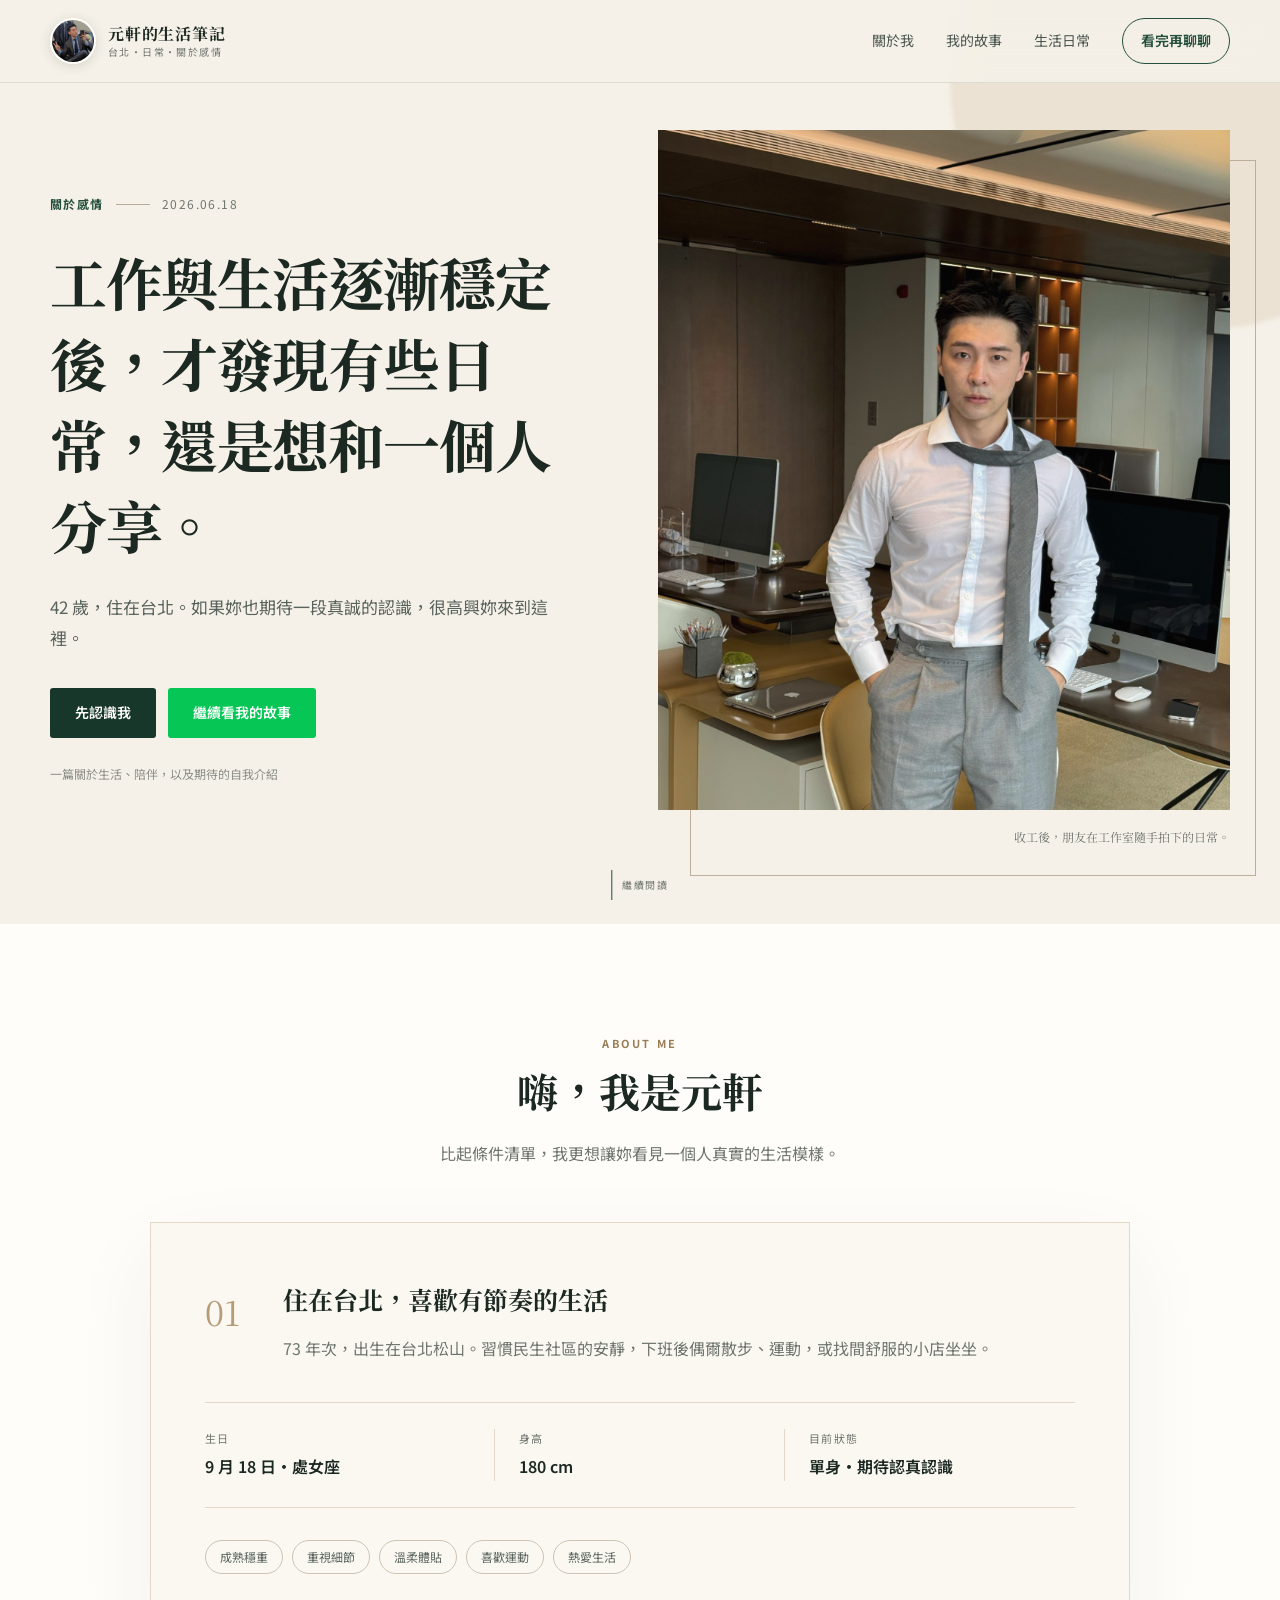
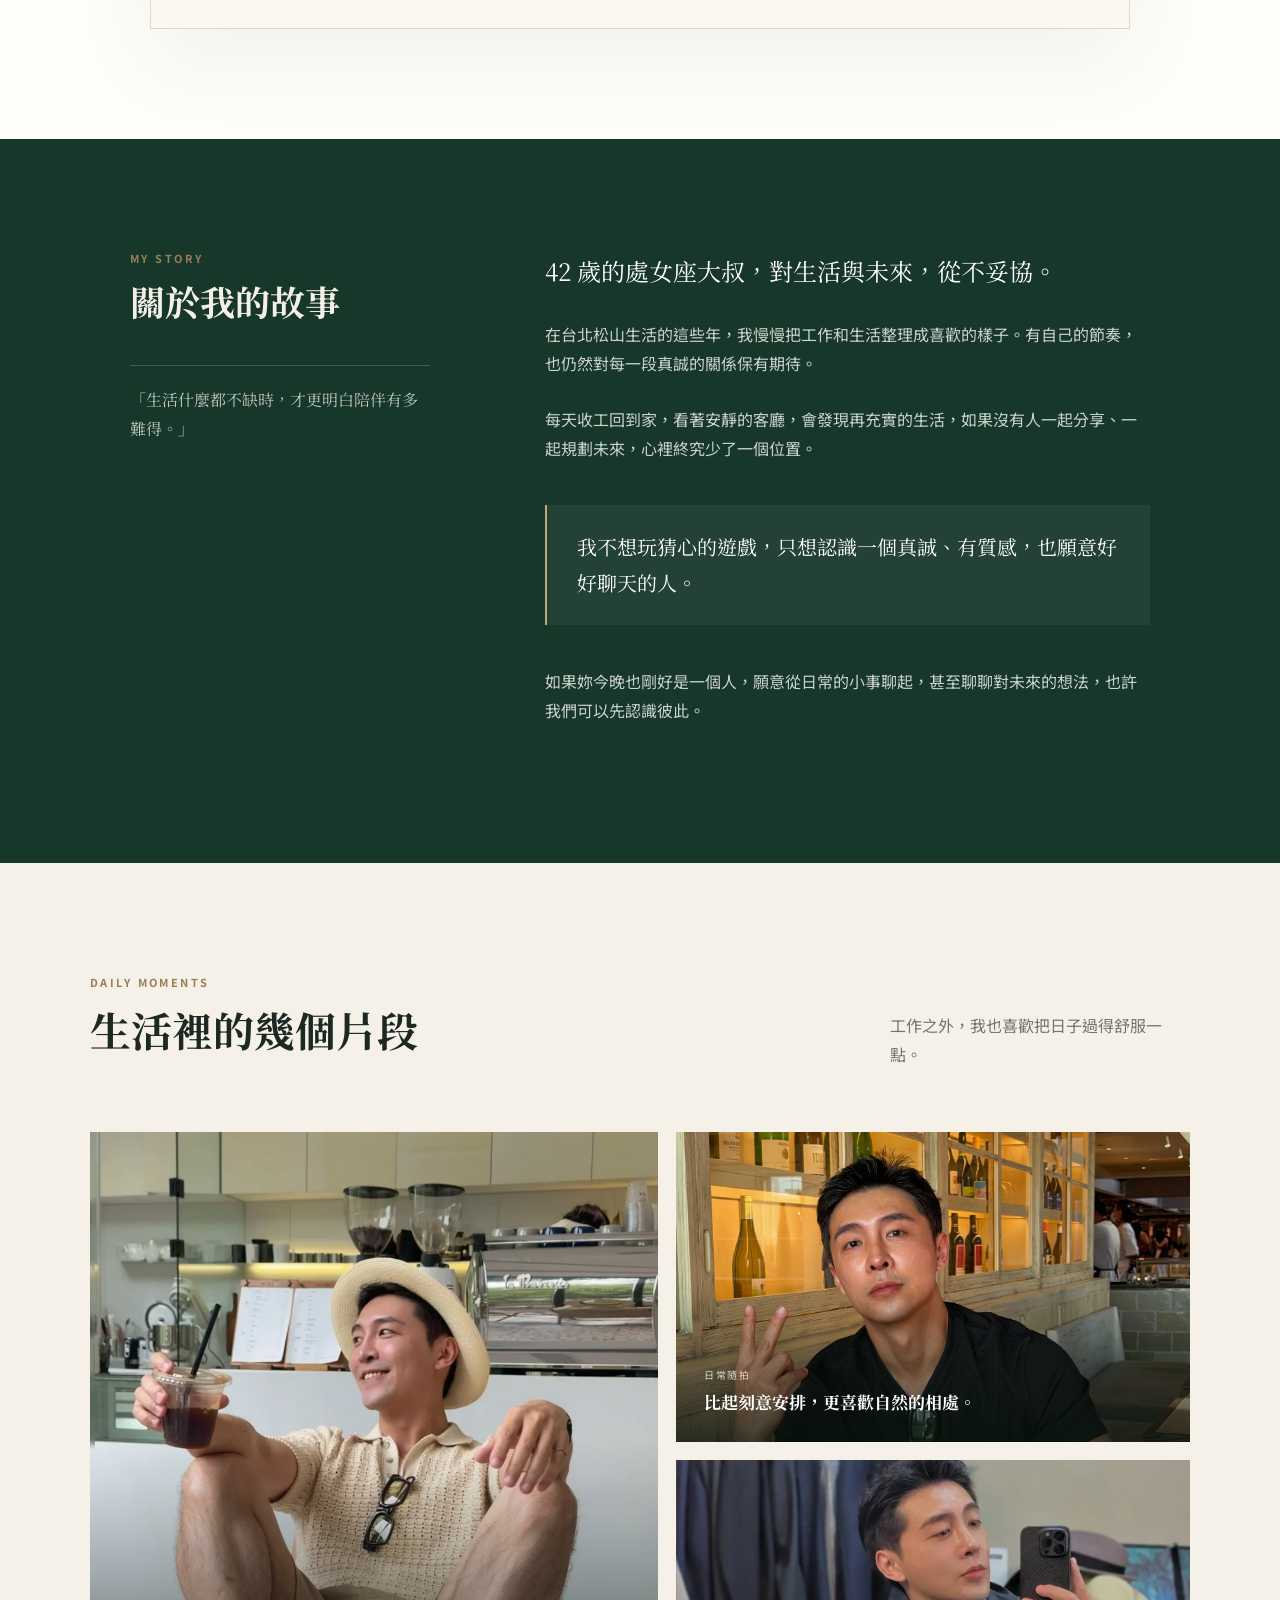
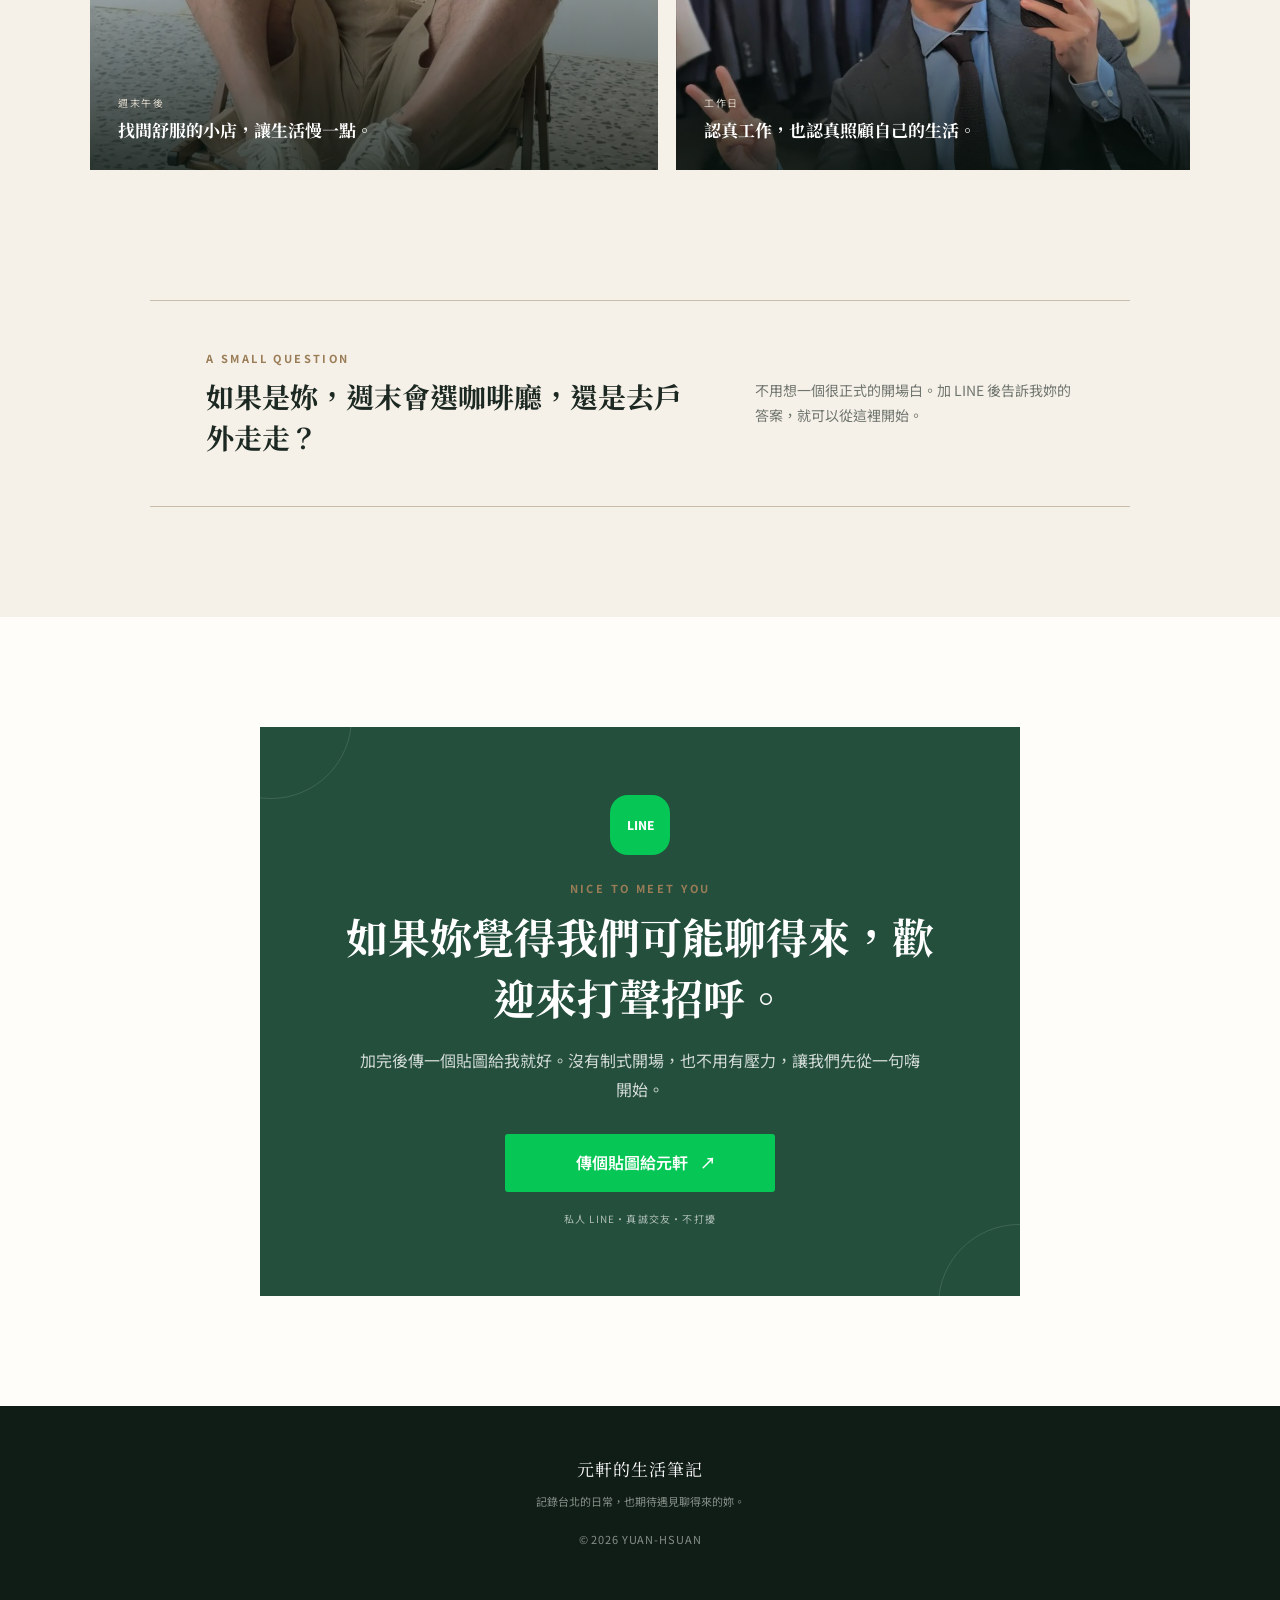
==== index.html @ 6bf8d979 "Update index.html" ====
<!doctype html>
<html lang="zh-Hant-TW">
<head>
  <meta charset="utf-8">
  <meta name="viewport" content="width=device-width, initial-scale=1">
  <meta name="description" content="劉元軒的生活筆記。住在台北，記錄工作之外的生活，也期待一段真誠的認識。">
  <meta name="theme-color" content="#f6f1e8">
  <title>元軒的生活筆記｜台北・日常・關於感情</title>
  <link rel="preconnect" href="https://fonts.googleapis.com">
  <link rel="preconnect" href="https://fonts.gstatic.com" crossorigin>
  <link href="https://fonts.googleapis.com/css2?family=Noto+Sans+TC:wght@400;500;600;700&family=Noto+Serif+TC:wght@600;700&display=swap" rel="stylesheet">
  <link rel="stylesheet" href="./styles.css?v=3">
</head>
<body>
  <header class="site-header">
    <div class="header-inner">
      <a class="brand" href="#top" aria-label="回到首頁">
        <img src="./assets/lifestyle-dinner.jpg" alt="元軒的大頭照" data-cms-img="images.avatar">
        <span class="brand-copy">
          <strong data-cms="brand.name">元軒的生活筆記</strong>
          <small data-cms="brand.tagline">台北・日常・關於感情</small>
        </span>
      </a>

      <button class="menu-toggle" type="button" aria-expanded="false" aria-controls="site-nav" aria-label="開啟選單">
        <span></span><span></span><span></span>
      </button>

      <nav class="site-nav" id="site-nav" aria-label="主要選單">
        <a href="#about">關於我</a>
        <a href="#story">我的故事</a>
        <a href="#life">生活日常</a>
        <a href="#line" class="nav-line">看完再聊聊</a>
      </nav>
    </div>
  </header>

  <main id="top">
    <section class="hero">
      <div class="hero-grid">
        <article class="hero-copy">
          <div class="article-meta"><span data-cms="hero.category">關於感情</span><i></i><time datetime="2026-06-18" data-cms="hero.date">2026.06.18</time></div>
          <h1 data-cms="hero.title">工作與生活逐漸穩定後，才發現有些日常，還是想和一個人分享。</h1>
          <p class="hero-intro" data-cms="hero.intro">42 歲，住在台北。如果妳也期待一段真誠的認識，很高興妳來到這裡。</p>
          <div class="hero-actions">
            <a class="button button-dark" href="#about">先認識我</a>
            <a class="button button-line" href="#story">繼續看我的故事</a>
          </div>
          <p class="read-note" data-cms="hero.note">一篇關於生活、陪伴，以及期待的自我介紹</p>
        </article>

        <figure class="hero-visual">
          <img src="./assets/hero-portrait.jpg" alt="元軒在工作室的生活照" data-cms-img="images.hero">
          <figcaption>收工後，朋友在工作室隨手拍下的日常。</figcaption>
        </figure>
      </div>
      <a class="scroll-cue" href="#about" aria-label="繼續閱讀"><span></span>繼續閱讀</a>
    </section>

    <section class="about section" id="about">
      <div class="section-heading">
        <p class="eyebrow">About me</p>
        <h2 data-cms="about.title">嗨，我是元軒</h2>
        <p data-cms="about.subtitle">比起條件清單，我更想讓妳看見一個人真實的生活模樣。</p>
      </div>

      <div class="profile-card">
        <div class="profile-intro">
          <span class="profile-number">01</span>
          <h3 data-cms="about.cardTitle">住在台北，喜歡有節奏的生活</h3>
          <p data-cms="about.body">73 年次，出生在台北松山。習慣民生社區的安靜，下班後偶爾散步、運動，或找間舒服的小店坐坐。</p>
        </div>
        <dl class="facts">
          <div><dt>生日</dt><dd data-cms="persona.birth">9 月 18 日・處女座</dd></div>
          <div><dt>身高</dt><dd data-cms="persona.height">180 cm</dd></div>
          <div><dt>目前狀態</dt><dd data-cms="persona.status">單身・期待認真認識</dd></div>
        </dl>
        <div class="tags" aria-label="個人特質" data-cms-traits>
          <span>成熟穩重</span><span>重視細節</span><span>溫柔體貼</span><span>喜歡運動</span><span>熱愛生活</span>
        </div>
      </div>
    </section>

    <section class="story section" id="story">
      <div class="story-layout">
        <aside class="story-side">
          <p class="eyebrow">My story</p>
          <h2>關於我的故事</h2>
          <p class="story-quote" data-cms="story.quote">「生活什麼都不缺時，才更明白陪伴有多難得。」</p>
        </aside>

        <article class="story-body">
          <p class="lead" data-cms="story.lead">42 歲的處女座大叔，對生活與未來，從不妥協。</p>
          <p data-cms="story.p1">在台北松山生活的這些年，我慢慢把工作和生活整理成喜歡的樣子。有自己的節奏，也仍然對每一段真誠的關係保有期待。</p>
          <p data-cms="story.p2">每天收工回到家，看著安靜的客廳，會發現再充實的生活，如果沒有人一起分享、一起規劃未來，心裡終究少了一個位置。</p>
          <blockquote data-cms="story.highlight">我不想玩猜心的遊戲，只想認識一個真誠、有質感，也願意好好聊天的人。</blockquote>
          <p data-cms="story.p3">如果妳今晚也剛好是一個人，願意從日常的小事聊起，甚至聊聊對未來的想法，也許我們可以先認識彼此。</p>
        </article>
      </div>
    </section>

    <section class="life section" id="life">
      <div class="section-heading heading-row">
        <div><p class="eyebrow">Daily moments</p><h2>生活裡的幾個片段</h2></div>
        <p>工作之外，我也喜歡把日子過得舒服一點。</p>
      </div>

      <div class="journal-grid">
        <figure class="journal-card card-tall">
          <img src="./assets/lifestyle-coffee.jpg" alt="元軒週末在咖啡店休息" data-cms-img="images.life1">
          <figcaption><time>週末午後</time><strong>找間舒服的小店，讓生活慢一點。</strong></figcaption>
        </figure>
        <figure class="journal-card">
          <img src="./assets/lifestyle-outdoor.jpg" alt="元軒外出用餐的生活照" data-cms-img="images.life2">
          <figcaption><time>日常隨拍</time><strong>比起刻意安排，更喜歡自然的相處。</strong></figcaption>
        </figure>
        <figure class="journal-card">
          <img src="./assets/lifestyle-dinner.jpg" alt="元軒穿西裝的鏡前自拍" data-cms-img="images.life3">
          <figcaption><time>工作日</time><strong>認真工作，也認真照顧自己的生活。</strong></figcaption>
        </figure>
      </div>
    </section>

    <section class="conversation section">
      <div class="conversation-box">
        <div>
          <p class="eyebrow">A small question</p>
          <h2 data-cms="conversation.question">如果是妳，週末會選咖啡廳，還是去戶外走走？</h2>
        </div>
        <p data-cms="conversation.answer">不用想一個很正式的開場白。加 LINE 後告訴我妳的答案，就可以從這裡開始。</p>
      </div>
    </section>

    <section class="line-cta" id="line">
      <div class="line-card">
        <div class="line-mark" aria-hidden="true">LINE</div>
        <p class="eyebrow">Nice to meet you</p>
        <h2 data-cms="cta.title">如果妳覺得我們可能聊得來，歡迎來打聲招呼。</h2>
        <p data-cms="cta.body">加完後傳一個貼圖給我就好。沒有制式開場，也不用有壓力，讓我們先從一句嗨開始。</p>
        <a class="button button-line button-large" href="https://line.me/R/ti/p/YOUR_LINE_ID_HERE" target="_blank" rel="noopener noreferrer" data-line-link data-line-target="primary">
          <span data-cms="cta.button">傳個貼圖給元軒</span> <span>↗</span>
        </a>
        <small>私人 LINE・真誠交友・不打擾</small>
      </div>
    </section>
  </main>

  <footer>
    <a class="footer-brand" href="#top">元軒的生活筆記</a>
    <p>記錄台北的日常，也期待遇見聊得來的妳。</p>
    <span>© <span id="year"></span> YUAN-HSUAN</span>
  </footer>

  <a class="mobile-line" href="https://line.me/R/ti/p/YOUR_LINE_ID_HERE" target="_blank" rel="noopener noreferrer" data-line-link data-line-target="secondary" aria-hidden="true" tabindex="-1">
    <span>LINE</span> 傳個貼圖，讓我認識妳
  </a>

  <script src="./config.js?v=2"></script>
  <script src="./content-default.js?v=3"></script>
  <script src="./cms.js?v=3"></script>
  <script src="./script.js?v=4"></script>
</body>
</html>
---- styles.css ----
:root {
  --paper: #f6f1e8;
  --paper-deep: #ebe2d4;
  --ink: #1c2822;
  --muted: #6f756f;
  --forest: #244f3d;
  --forest-dark: #17372a;
  --line: #e3d8c8;
  --white: #fffdf9;
  --line-green: #06c755;
  --serif: "Noto Serif TC", serif;
  --sans: "Noto Sans TC", sans-serif;
}

* { box-sizing: border-box; }
html { scroll-behavior: smooth; scroll-padding-top: 92px; }
body { margin: 0; color: var(--ink); background: var(--paper); font-family: var(--sans); line-height: 1.8; }
body.menu-open { overflow: hidden; }
img { display: block; max-width: 100%; }
a { color: inherit; }
button, a { -webkit-tap-highlight-color: transparent; }

.site-header { position: fixed; z-index: 50; inset: 0 0 auto; background: rgba(246, 241, 232, .9); border-bottom: 1px solid rgba(36, 79, 61, .12); backdrop-filter: blur(18px); }
.header-inner { width: min(1180px, calc(100% - 40px)); height: 82px; margin: auto; display: flex; align-items: center; justify-content: space-between; }
.brand { display: inline-flex; align-items: center; gap: 12px; text-decoration: none; }
.brand img { width: 46px; height: 46px; border-radius: 50%; object-fit: cover; object-position: 50% 28%; border: 2px solid var(--white); box-shadow: 0 2px 12px rgba(20, 39, 31, .15); }
.brand-copy { display: flex; flex-direction: column; line-height: 1.35; }
.brand-copy strong { font-family: var(--serif); font-size: 16px; letter-spacing: .05em; }
.brand-copy small { color: var(--muted); font-size: 10px; letter-spacing: .14em; }
.site-nav { display: flex; align-items: center; gap: 32px; }
.site-nav a { color: #49564f; font-size: 14px; text-decoration: none; transition: color .2s; }
.site-nav a:hover { color: var(--forest); }
.site-nav .nav-line { padding: 9px 18px; color: var(--forest); border: 1px solid var(--forest); border-radius: 99px; font-weight: 600; }
.menu-toggle { display: none; border: 0; background: transparent; padding: 8px; }
.menu-toggle span { display: block; width: 24px; height: 1px; margin: 6px 0; background: var(--ink); transition: .25s; }

.hero { min-height: 100svh; position: relative; display: grid; align-items: center; padding: 130px 24px 76px; overflow: hidden; }
.hero::before { content: ""; position: absolute; width: 500px; height: 500px; top: -170px; right: -170px; background: rgba(189, 162, 121, .18); border-radius: 50%; filter: blur(2px); }
.hero-grid { width: min(1180px, 100%); margin: auto; display: grid; grid-template-columns: .95fr 1.05fr; gap: clamp(50px, 7vw, 110px); align-items: center; }
.hero-copy { position: relative; z-index: 2; }
.article-meta { display: flex; align-items: center; gap: 12px; margin-bottom: 26px; color: var(--muted); font-size: 12px; letter-spacing: .12em; text-transform: uppercase; }
.article-meta span { color: var(--forest); font-weight: 700; }
.article-meta i { width: 34px; height: 1px; background: #b8ad9d; }
h1, h2, h3, p { margin-top: 0; }
.hero h1 { margin-bottom: 28px; font-family: var(--serif); font-size: clamp(38px, 4.45vw, 66px); line-height: 1.42; letter-spacing: -.025em; }
.hero-intro { max-width: 560px; margin-bottom: 34px; color: #59635d; font-size: 17px; }
.hero-actions { display: flex; flex-wrap: wrap; gap: 12px; }
.button { display: inline-flex; min-height: 50px; align-items: center; justify-content: center; padding: 10px 24px; border: 1px solid transparent; border-radius: 3px; font-size: 14px; font-weight: 600; text-decoration: none; transition: transform .2s, background .2s, box-shadow .2s; }
.button:hover { transform: translateY(-2px); }
.button-dark { color: var(--white); background: var(--forest-dark); }
.button-line { color: #fff; background: var(--line-green); }
.button-line:hover { box-shadow: 0 10px 30px rgba(6, 199, 85, .2); }
.read-note { margin: 25px 0 0; color: #8b8d88; font-size: 12px; }
.hero-visual { position: relative; margin: 0; }
.hero-visual::before { content: ""; position: absolute; inset: 30px -26px -28px 32px; border: 1px solid #bcae98; }
.hero-visual img { position: relative; width: 100%; max-height: 680px; object-fit: cover; object-position: center 26%; filter: saturate(.86) contrast(.97); }
.hero-visual figcaption { position: relative; margin-top: 16px; color: var(--muted); font-family: var(--serif); font-size: 12px; text-align: right; }
.scroll-cue { position: absolute; bottom: 24px; left: 50%; display: flex; align-items: center; gap: 10px; color: var(--muted); font-size: 10px; letter-spacing: .16em; text-decoration: none; transform: translateX(-50%); }
.scroll-cue span { display: block; width: 1px; height: 30px; background: var(--forest); }

.section { padding: 110px 24px; }
.section-heading { width: min(760px, 100%); margin: 0 auto 54px; text-align: center; }
.eyebrow { margin-bottom: 8px; color: #9a7d57; font-size: 11px; font-weight: 700; letter-spacing: .22em; text-transform: uppercase; }
.section h2, .line-cta h2 { margin-bottom: 18px; font-family: var(--serif); font-size: clamp(30px, 3.2vw, 46px); line-height: 1.45; }
.section-heading > p:last-child { color: var(--muted); }

.about { background: var(--white); }
.profile-card { width: min(980px, 100%); margin: auto; padding: 54px; border: 1px solid var(--line); background: #fbf8f2; box-shadow: 0 30px 80px rgba(42, 53, 46, .06); }
.profile-intro { position: relative; padding-left: 78px; }
.profile-number { position: absolute; left: 0; top: 4px; font-family: var(--serif); font-size: 34px; color: #b59b77; }
.profile-intro h3 { margin-bottom: 12px; font-family: var(--serif); font-size: 25px; }
.profile-intro p { margin-bottom: 0; color: var(--muted); }
.facts { display: grid; grid-template-columns: repeat(3, 1fr); margin: 40px 0 32px; padding: 26px 0; border-top: 1px solid var(--line); border-bottom: 1px solid var(--line); }
.facts div { padding: 0 24px; border-right: 1px solid var(--line); }
.facts div:first-child { padding-left: 0; }
.facts div:last-child { border: 0; }
.facts dt { color: var(--muted); font-size: 11px; letter-spacing: .12em; }
.facts dd { margin: 3px 0 0; font-weight: 600; }
.tags { display: flex; flex-wrap: wrap; gap: 9px; }
.tags span { padding: 5px 14px; border: 1px solid #cfc3b3; border-radius: 99px; color: #59655e; font-size: 12px; }

.story { background: var(--forest-dark); color: #f4f0e8; }
.story-layout { width: min(1020px, 100%); margin: auto; display: grid; grid-template-columns: 300px 1fr; gap: clamp(50px, 9vw, 130px); }
.story-side { position: sticky; top: 120px; align-self: start; }
.story-side h2 { font-size: 35px; }
.story-quote { margin-top: 38px; padding-top: 20px; border-top: 1px solid rgba(255,255,255,.18); color: #bdc7c0; font-family: var(--serif); }
.story-body { font-size: 16px; color: #cbd2cd; }
.story-body p { margin-bottom: 28px; }
.story-body .lead { color: #fff; font-family: var(--serif); font-size: 24px; }
.story-body blockquote { margin: 42px 0; padding: 24px 30px; border-left: 2px solid #c2a67d; background: rgba(255,255,255,.05); color: #fff; font-family: var(--serif); font-size: 20px; }

.life { background: var(--paper); }
.heading-row { width: min(1100px, 100%); display: flex; align-items: end; justify-content: space-between; text-align: left; }
.heading-row > p { max-width: 300px; margin-bottom: 9px; }
.journal-grid { width: min(1100px, 100%); margin: auto; display: grid; grid-template-columns: 1.05fr .95fr; grid-template-rows: 310px 310px; gap: 18px; }
.journal-card { position: relative; margin: 0; overflow: hidden; background: #ddd; }
.journal-card.card-tall { grid-row: 1 / 3; }
.journal-card img { width: 100%; height: 100%; object-fit: cover; transition: transform .7s; }
.journal-card:nth-child(1) img { object-position: center 36%; }
.journal-card:nth-child(2) img { object-position: center 32%; }
.journal-card:nth-child(3) img { object-position: center 28%; }
.journal-card::after { content: ""; position: absolute; inset: 0; background: linear-gradient(180deg, transparent 48%, rgba(8,19,14,.76)); }
.journal-card:hover img { transform: scale(1.035); }
.journal-card figcaption { position: absolute; z-index: 2; inset: auto 28px 24px; color: #fff; }
.journal-card time { display: block; margin-bottom: 3px; color: #dbd4c8; font-size: 10px; letter-spacing: .15em; }
.journal-card strong { font-family: var(--serif); font-size: 17px; }

.conversation { padding-top: 20px; }
.conversation-box { width: min(980px, 100%); margin: auto; padding: 48px 56px; display: grid; grid-template-columns: 1.2fr .8fr; gap: 70px; align-items: center; border-top: 1px solid #cabcaa; border-bottom: 1px solid #cabcaa; }
.conversation-box h2 { margin-bottom: 0; font-size: 28px; }
.conversation-box > p { margin: 0; color: var(--muted); font-size: 14px; }

.line-cta { padding: 110px 24px; background: var(--white); text-align: center; }
.line-card { width: min(760px, 100%); margin: auto; padding: 68px 70px; position: relative; overflow: hidden; background: var(--forest); color: #fff; }
.line-card::before, .line-card::after { content: ""; position: absolute; width: 160px; height: 160px; border: 1px solid rgba(255,255,255,.12); border-radius: 50%; }
.line-card::before { top: -90px; left: -70px; }
.line-card::after { right: -80px; bottom: -90px; }
.line-mark { width: 60px; height: 60px; margin: 0 auto 24px; display: grid; place-items: center; border-radius: 18px; background: var(--line-green); color: white; font-size: 12px; font-weight: 800; }
.line-card h2 { position: relative; font-size: clamp(29px, 4vw, 42px); }
.line-card > p:not(.eyebrow) { max-width: 560px; margin: 0 auto 30px; color: #d1dad5; }
.button-large { position: relative; min-width: 270px; min-height: 58px; font-size: 16px; }
.button-large span { margin-left: 12px; }
.line-card small { display: block; margin-top: 18px; color: #aebdb5; font-size: 10px; letter-spacing: .12em; }

footer { padding: 48px 24px 90px; background: #101c16; color: #849087; text-align: center; font-size: 11px; letter-spacing: .08em; }
.footer-brand { color: #fff; font-family: var(--serif); font-size: 17px; text-decoration: none; }
footer p { margin: 8px 0 18px; letter-spacing: 0; }
.mobile-line { display: none; }

@media (max-width: 800px) {
  html { scroll-padding-top: 74px; }
  .header-inner { width: calc(100% - 28px); height: 70px; }
  .brand img { width: 40px; height: 40px; }
  .brand-copy strong { font-size: 14px; }
  .brand-copy small { font-size: 9px; }
  .menu-toggle { z-index: 3; display: block; }
  .menu-open .site-header { background: var(--paper); backdrop-filter: none; }
  .menu-open .menu-toggle span:nth-child(1) { transform: translateY(7px) rotate(45deg); }
  .menu-open .menu-toggle span:nth-child(2) { opacity: 0; }
  .menu-open .menu-toggle span:nth-child(3) { transform: translateY(-7px) rotate(-45deg); }
  .site-nav { position: fixed; z-index: 2; inset: 70px 0 0; min-height: calc(100svh - 70px); padding: 60px 28px; display: flex; flex-direction: column; align-items: stretch; gap: 0; overflow-y: auto; background: var(--paper); transform: translateX(100%); transition: transform .3s; }
  .menu-open .site-nav { transform: translateX(0); }
  .site-nav a { padding: 16px 4px; border-bottom: 1px solid var(--line); font-family: var(--serif); font-size: 20px; }
  .site-nav .nav-line { margin-top: 24px; text-align: center; border: 0; background: var(--line-green); color: #fff; font-family: var(--sans); font-size: 15px; }

  .hero { min-height: auto; padding: 112px 20px 76px; }
  .hero-grid { display: flex; flex-direction: column; gap: 38px; }
  .hero-copy { order: 1; }
  .hero-visual { order: 2; width: calc(100% - 18px); }
  .hero h1 { font-size: clamp(34px, 10vw, 46px); line-height: 1.43; }
  .hero-intro { font-size: 15px; }
  .hero-actions { display: grid; grid-template-columns: 1fr 1fr; }
  .button { padding-inline: 12px; }
  .hero-visual::before { inset: 20px -17px -18px 22px; }
  .hero-visual img { max-height: none; aspect-ratio: 3 / 4; }
  .scroll-cue { display: none; }

  .section { padding: 80px 20px; }
  .section-heading { margin-bottom: 38px; text-align: left; }
  .profile-card { padding: 32px 24px; }
  .profile-intro { padding: 0; }
  .profile-number { position: static; display: block; margin-bottom: 15px; }
  .profile-intro h3 { font-size: 22px; }
  .facts { grid-template-columns: 1fr; }
  .facts div, .facts div:first-child { padding: 12px 0; border-right: 0; border-bottom: 1px solid var(--line); }
  .facts div:last-child { border-bottom: 0; }

  .story-layout { grid-template-columns: 1fr; gap: 30px; }
  .story-side { position: static; }
  .story-quote { display: none; }
  .story-body .lead { font-size: 21px; }
  .story-body blockquote { margin: 34px 0; padding: 20px; font-size: 18px; }

  .heading-row { display: block; }
  .heading-row > p { max-width: none; }
  .journal-grid { display: grid; grid-template-columns: 1fr; grid-template-rows: 430px 290px 290px; }
  .journal-card.card-tall { grid-row: auto; }
  .journal-card figcaption { inset: auto 20px 18px; }
  .conversation { padding-top: 8px; }
  .conversation-box { padding: 34px 4px; grid-template-columns: 1fr; gap: 20px; }
  .conversation-box h2 { font-size: 24px; }

  .line-cta { padding: 70px 16px; }
  .line-card { padding: 50px 24px; }
  .line-card > p:not(.eyebrow) { font-size: 14px; }
  .button-large { width: 100%; min-width: 0; }
  footer { padding-bottom: 120px; }
  .mobile-line { position: fixed; z-index: 40; left: 12px; right: 12px; bottom: max(12px, env(safe-area-inset-bottom)); min-height: 54px; display: flex; align-items: center; justify-content: center; gap: 10px; border-radius: 7px; background: var(--line-green); box-shadow: 0 12px 32px rgba(0, 0, 0, .2); color: #fff; font-size: 14px; font-weight: 700; text-decoration: none; opacity: 0; visibility: hidden; pointer-events: none; transform: translateY(calc(100% + 28px)); transition: opacity .25s, transform .25s, visibility .25s; }
  .mobile-line.is-visible { opacity: 1; visibility: visible; pointer-events: auto; transform: translateY(0); }
  .menu-open .mobile-line { opacity: 0; visibility: hidden; pointer-events: none; transform: translateY(calc(100% + 28px)); }
  .mobile-line span { padding: 2px 6px; border: 1px solid rgba(255,255,255,.6); border-radius: 4px; font-size: 9px; }
}

@media (prefers-reduced-motion: reduce) {
  html { scroll-behavior: auto; }
  *, *::before, *::after { transition-duration: .01ms !important; }
}
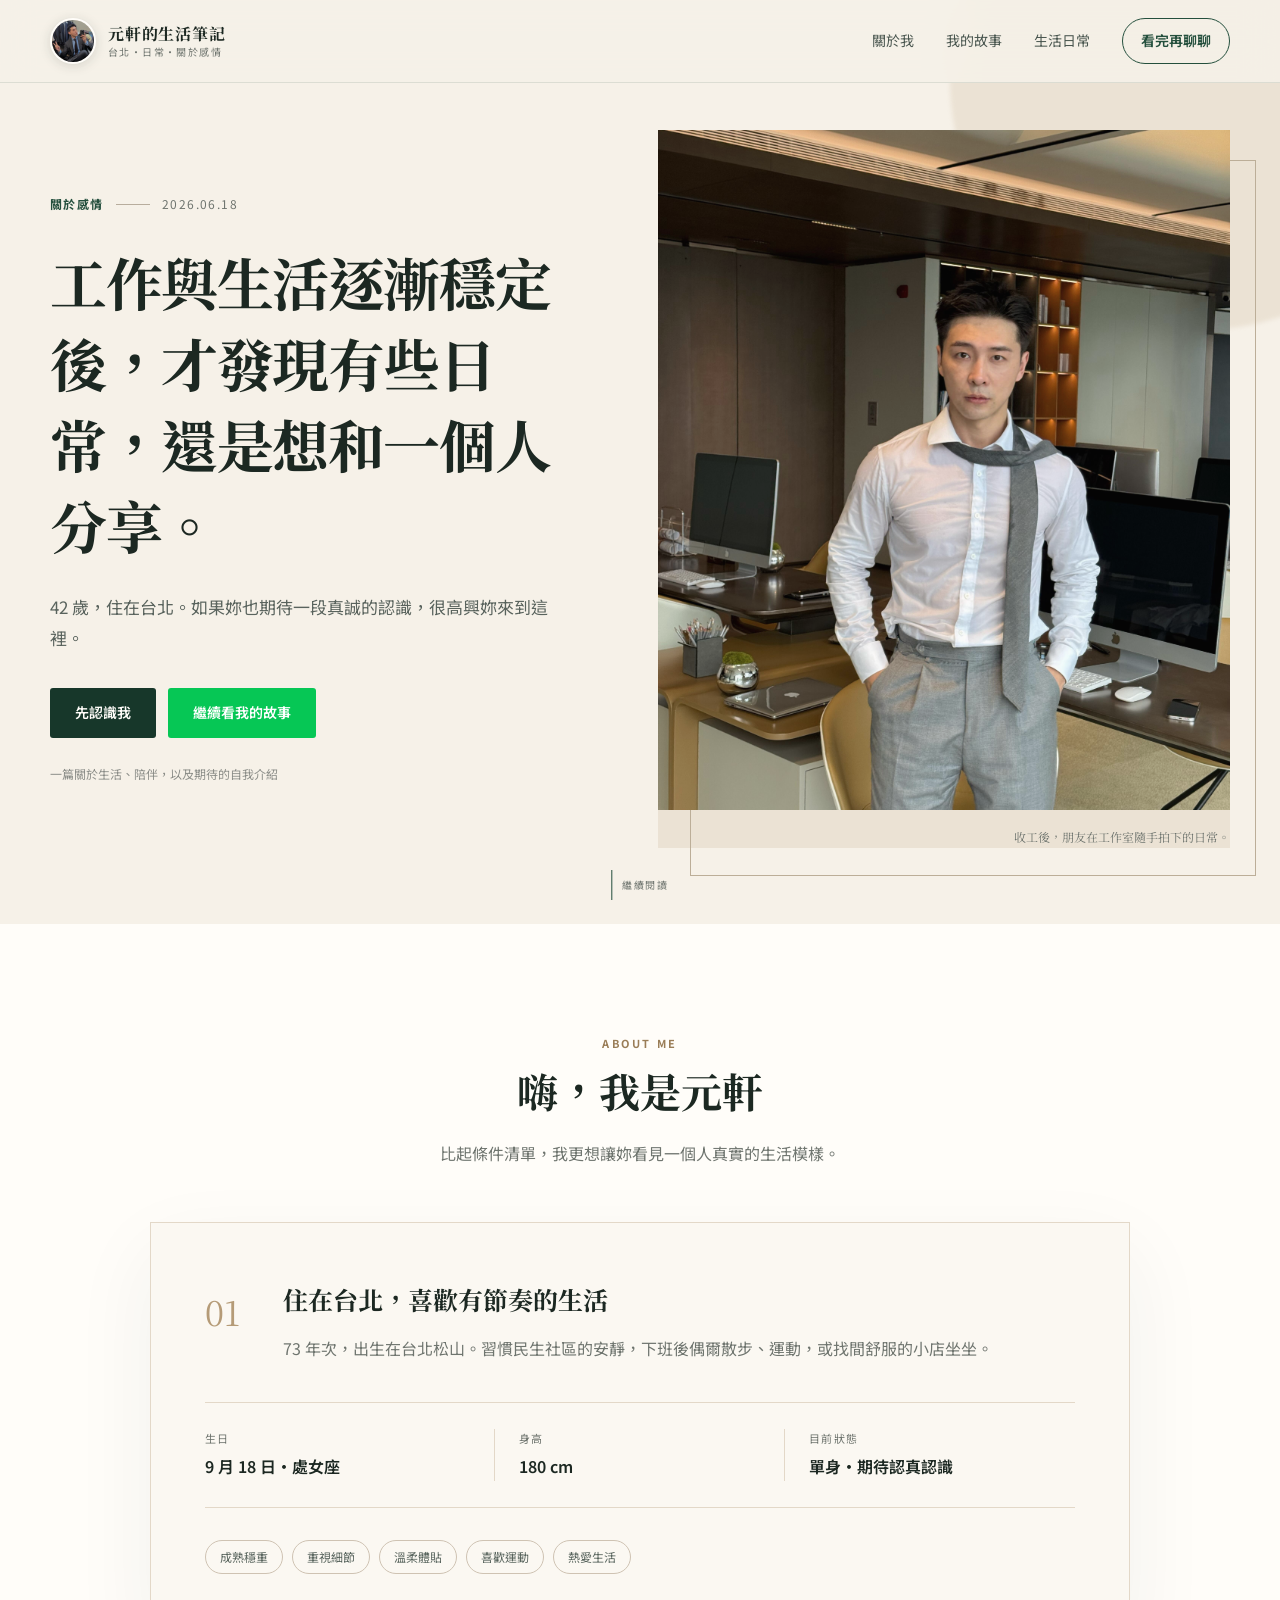
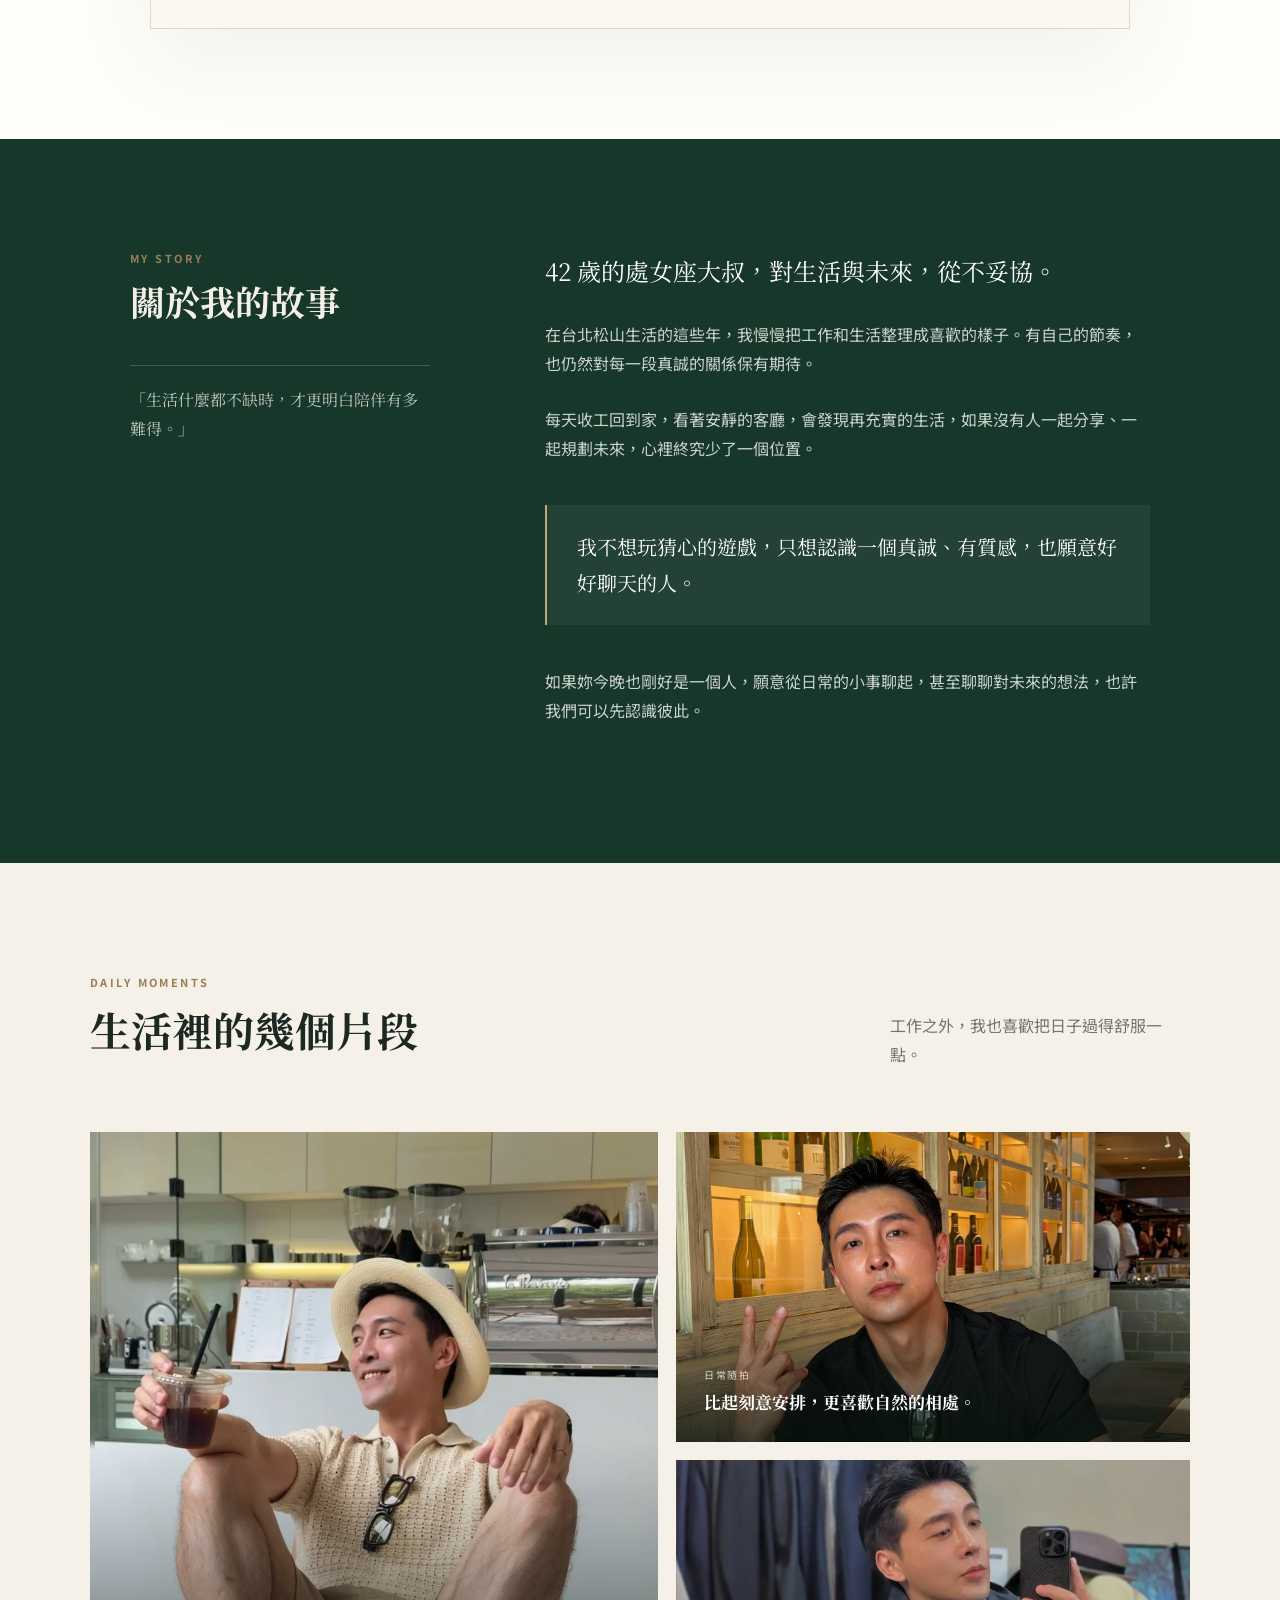
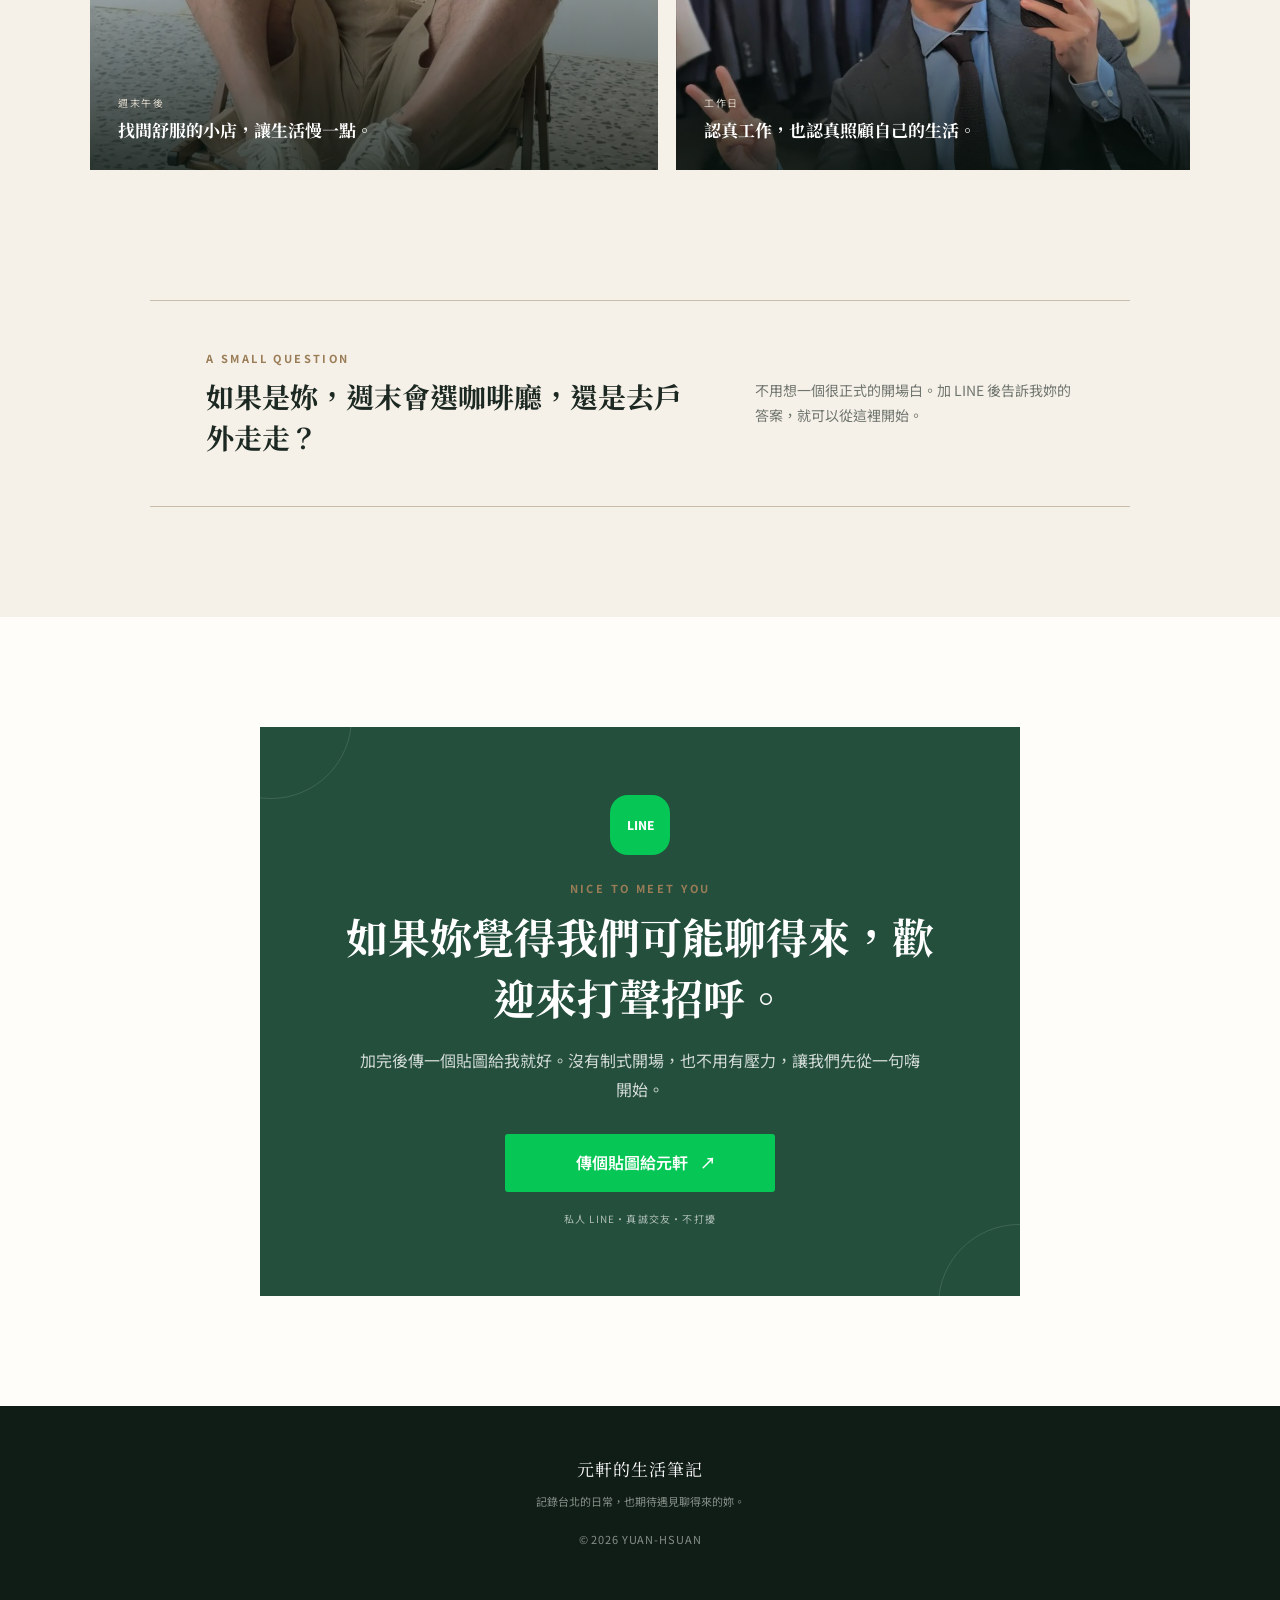
==== commit 027435b3: "Update index.html" ====
--- a/index.html
+++ b/index.html
@@ -9,13 +9,13 @@
   <link rel="preconnect" href="https://fonts.googleapis.com">
   <link rel="preconnect" href="https://fonts.gstatic.com" crossorigin>
   <link href="https://fonts.googleapis.com/css2?family=Noto+Sans+TC:wght@400;500;600;700&family=Noto+Serif+TC:wght@600;700&display=swap" rel="stylesheet">
-  <link rel="stylesheet" href="./styles.css?v=3">
+  <link rel="stylesheet" href="./styles.css?v=4">
 </head>
 <body>
   <header class="site-header">
     <div class="header-inner">
       <a class="brand" href="#top" aria-label="回到首頁">
-        <img src="./assets/lifestyle-dinner.jpg" alt="元軒的大頭照" data-cms-img="images.avatar">
+        <img src="./lifestyle-dinner.jpg" alt="元軒的大頭照" data-cms-img="images.avatar" decoding="async">
         <span class="brand-copy">
           <strong data-cms="brand.name">元軒的生活筆記</strong>
           <small data-cms="brand.tagline">台北・日常・關於感情</small>
@@ -50,7 +50,7 @@
         </article>
 
         <figure class="hero-visual">
-          <img src="./assets/hero-portrait.jpg" alt="元軒在工作室的生活照" data-cms-img="images.hero">
+          <img src="./hero-portrait.jpg" alt="元軒在工作室的生活照" data-cms-img="images.hero" decoding="async" fetchpriority="high">
           <figcaption>收工後，朋友在工作室隨手拍下的日常。</figcaption>
         </figure>
       </div>
@@ -107,15 +107,15 @@
 
       <div class="journal-grid">
         <figure class="journal-card card-tall">
-          <img src="./assets/lifestyle-coffee.jpg" alt="元軒週末在咖啡店休息" data-cms-img="images.life1">
+          <img src="./lifestyle-coffee.jpg" alt="元軒週末在咖啡店休息" data-cms-img="images.life1" loading="lazy" decoding="async">
           <figcaption><time>週末午後</time><strong>找間舒服的小店，讓生活慢一點。</strong></figcaption>
         </figure>
         <figure class="journal-card">
-          <img src="./assets/lifestyle-outdoor.jpg" alt="元軒外出用餐的生活照" data-cms-img="images.life2">
+          <img src="./lifestyle-outdoor.jpg" alt="元軒外出用餐的生活照" data-cms-img="images.life2" loading="lazy" decoding="async">
           <figcaption><time>日常隨拍</time><strong>比起刻意安排，更喜歡自然的相處。</strong></figcaption>
         </figure>
         <figure class="journal-card">
-          <img src="./assets/lifestyle-dinner.jpg" alt="元軒穿西裝的鏡前自拍" data-cms-img="images.life3">
+          <img src="./lifestyle-dinner.jpg" alt="元軒穿西裝的鏡前自拍" data-cms-img="images.life3" loading="lazy" decoding="async">
           <figcaption><time>工作日</time><strong>認真工作，也認真照顧自己的生活。</strong></figcaption>
         </figure>
       </div>
@@ -137,7 +137,7 @@
         <p class="eyebrow">Nice to meet you</p>
         <h2 data-cms="cta.title">如果妳覺得我們可能聊得來，歡迎來打聲招呼。</h2>
         <p data-cms="cta.body">加完後傳一個貼圖給我就好。沒有制式開場，也不用有壓力，讓我們先從一句嗨開始。</p>
-        <a class="button button-line button-large" href="https://line.me/R/ti/p/YOUR_LINE_ID_HERE" target="_blank" rel="noopener noreferrer" data-line-link data-line-target="primary">
+        <a class="button button-line button-large" href="https://line.me/R/ti/p/YOUR_LINE_ID_HERE" target="_blank" rel="noopener noreferrer" data-line-link>
           <span data-cms="cta.button">傳個貼圖給元軒</span> <span>↗</span>
         </a>
         <small>私人 LINE・真誠交友・不打擾</small>
@@ -151,13 +151,13 @@
     <span>© <span id="year"></span> YUAN-HSUAN</span>
   </footer>
 
-  <a class="mobile-line" href="https://line.me/R/ti/p/YOUR_LINE_ID_HERE" target="_blank" rel="noopener noreferrer" data-line-link data-line-target="secondary" aria-hidden="true" tabindex="-1">
-    <span>LINE</span> 傳個貼圖，讓我認識妳
-  </a>
+  <button class="mobile-line" type="button" aria-hidden="true" tabindex="-1">
+    <span>LINE</span> 看看如何加 LINE
+  </button>
 
   <script src="./config.js?v=2"></script>
-  <script src="./content-default.js?v=3"></script>
-  <script src="./cms.js?v=3"></script>
-  <script src="./script.js?v=4"></script>
+  <script src="./content-default.js?v=4"></script>
+  <script src="./cms.js?v=6"></script>
+  <script src="./script.js?v=6"></script>
 </body>
 </html>
--- a/styles.css
+++ b/styles.css
@@ -17,13 +17,15 @@
 body { margin: 0; color: var(--ink); background: var(--paper); font-family: var(--sans); line-height: 1.8; }
 body.menu-open { overflow: hidden; }
 img { display: block; max-width: 100%; }
+img[data-cms-img] { opacity: 0; }
+img[data-cms-img].is-ready { opacity: 1; }
 a { color: inherit; }
 button, a { -webkit-tap-highlight-color: transparent; }
 
 .site-header { position: fixed; z-index: 50; inset: 0 0 auto; background: rgba(246, 241, 232, .9); border-bottom: 1px solid rgba(36, 79, 61, .12); backdrop-filter: blur(18px); }
 .header-inner { width: min(1180px, calc(100% - 40px)); height: 82px; margin: auto; display: flex; align-items: center; justify-content: space-between; }
 .brand { display: inline-flex; align-items: center; gap: 12px; text-decoration: none; }
-.brand img { width: 46px; height: 46px; border-radius: 50%; object-fit: cover; object-position: 50% 28%; border: 2px solid var(--white); box-shadow: 0 2px 12px rgba(20, 39, 31, .15); }
+.brand img { width: 46px; height: 46px; border-radius: 50%; object-fit: cover; object-position: 50% 28%; border: 2px solid var(--white); background: var(--paper-deep); box-shadow: 0 2px 12px rgba(20, 39, 31, .15); }
 .brand-copy { display: flex; flex-direction: column; line-height: 1.35; }
 .brand-copy strong { font-family: var(--serif); font-size: 16px; letter-spacing: .05em; }
 .brand-copy small { color: var(--muted); font-size: 10px; letter-spacing: .14em; }
@@ -51,9 +53,9 @@
 .button-line { color: #fff; background: var(--line-green); }
 .button-line:hover { box-shadow: 0 10px 30px rgba(6, 199, 85, .2); }
 .read-note { margin: 25px 0 0; color: #8b8d88; font-size: 12px; }
-.hero-visual { position: relative; margin: 0; }
+.hero-visual { position: relative; margin: 0; background: var(--paper-deep); }
 .hero-visual::before { content: ""; position: absolute; inset: 30px -26px -28px 32px; border: 1px solid #bcae98; }
-.hero-visual img { position: relative; width: 100%; max-height: 680px; object-fit: cover; object-position: center 26%; filter: saturate(.86) contrast(.97); }
+.hero-visual img { position: relative; width: 100%; aspect-ratio: 3 / 4; max-height: 680px; object-fit: cover; object-position: center 26%; filter: saturate(.86) contrast(.97); }
 .hero-visual figcaption { position: relative; margin-top: 16px; color: var(--muted); font-family: var(--serif); font-size: 12px; text-align: right; }
 .scroll-cue { position: absolute; bottom: 24px; left: 50%; display: flex; align-items: center; gap: 10px; color: var(--muted); font-size: 10px; letter-spacing: .16em; text-decoration: none; transform: translateX(-50%); }
 .scroll-cue span { display: block; width: 1px; height: 30px; background: var(--forest); }
@@ -93,7 +95,7 @@
 .heading-row { width: min(1100px, 100%); display: flex; align-items: end; justify-content: space-between; text-align: left; }
 .heading-row > p { max-width: 300px; margin-bottom: 9px; }
 .journal-grid { width: min(1100px, 100%); margin: auto; display: grid; grid-template-columns: 1.05fr .95fr; grid-template-rows: 310px 310px; gap: 18px; }
-.journal-card { position: relative; margin: 0; overflow: hidden; background: #ddd; }
+.journal-card { position: relative; margin: 0; overflow: hidden; background: var(--paper-deep); }
 .journal-card.card-tall { grid-row: 1 / 3; }
 .journal-card img { width: 100%; height: 100%; object-fit: cover; transition: transform .7s; }
 .journal-card:nth-child(1) img { object-position: center 36%; }
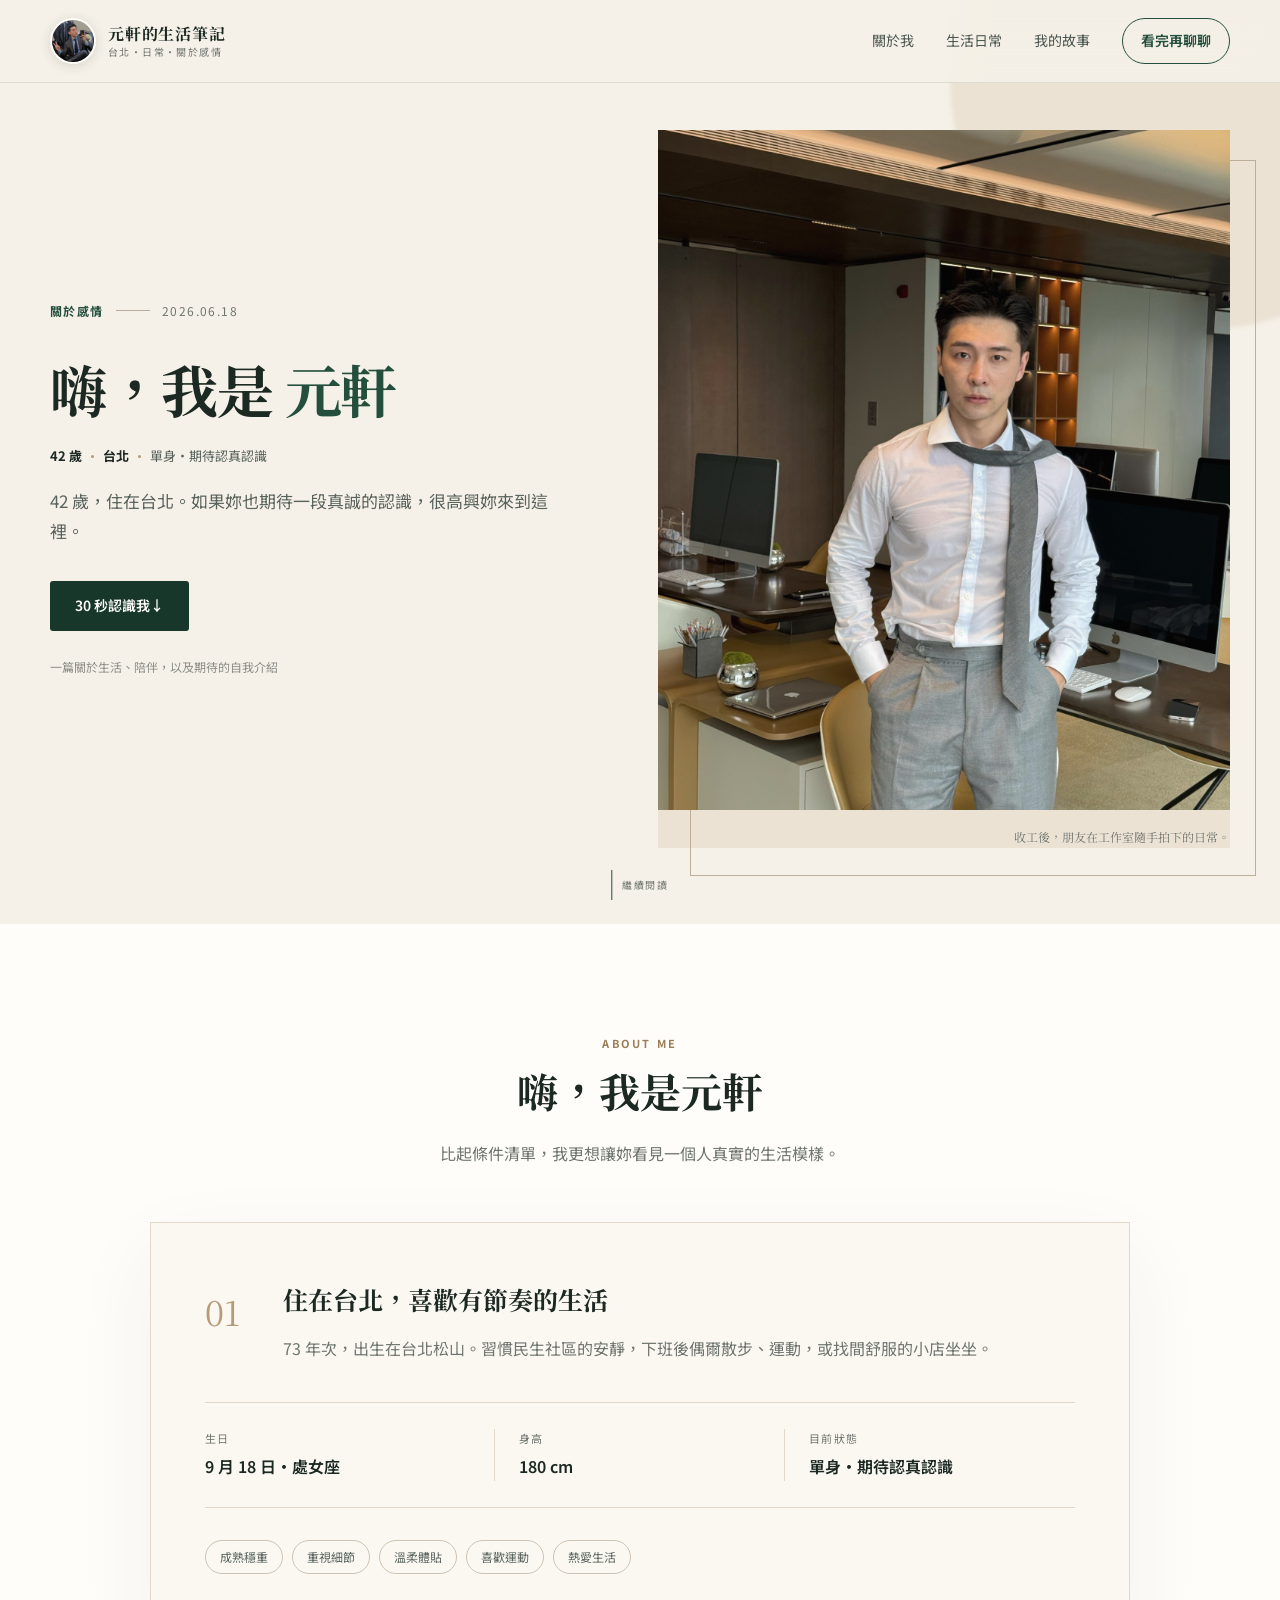
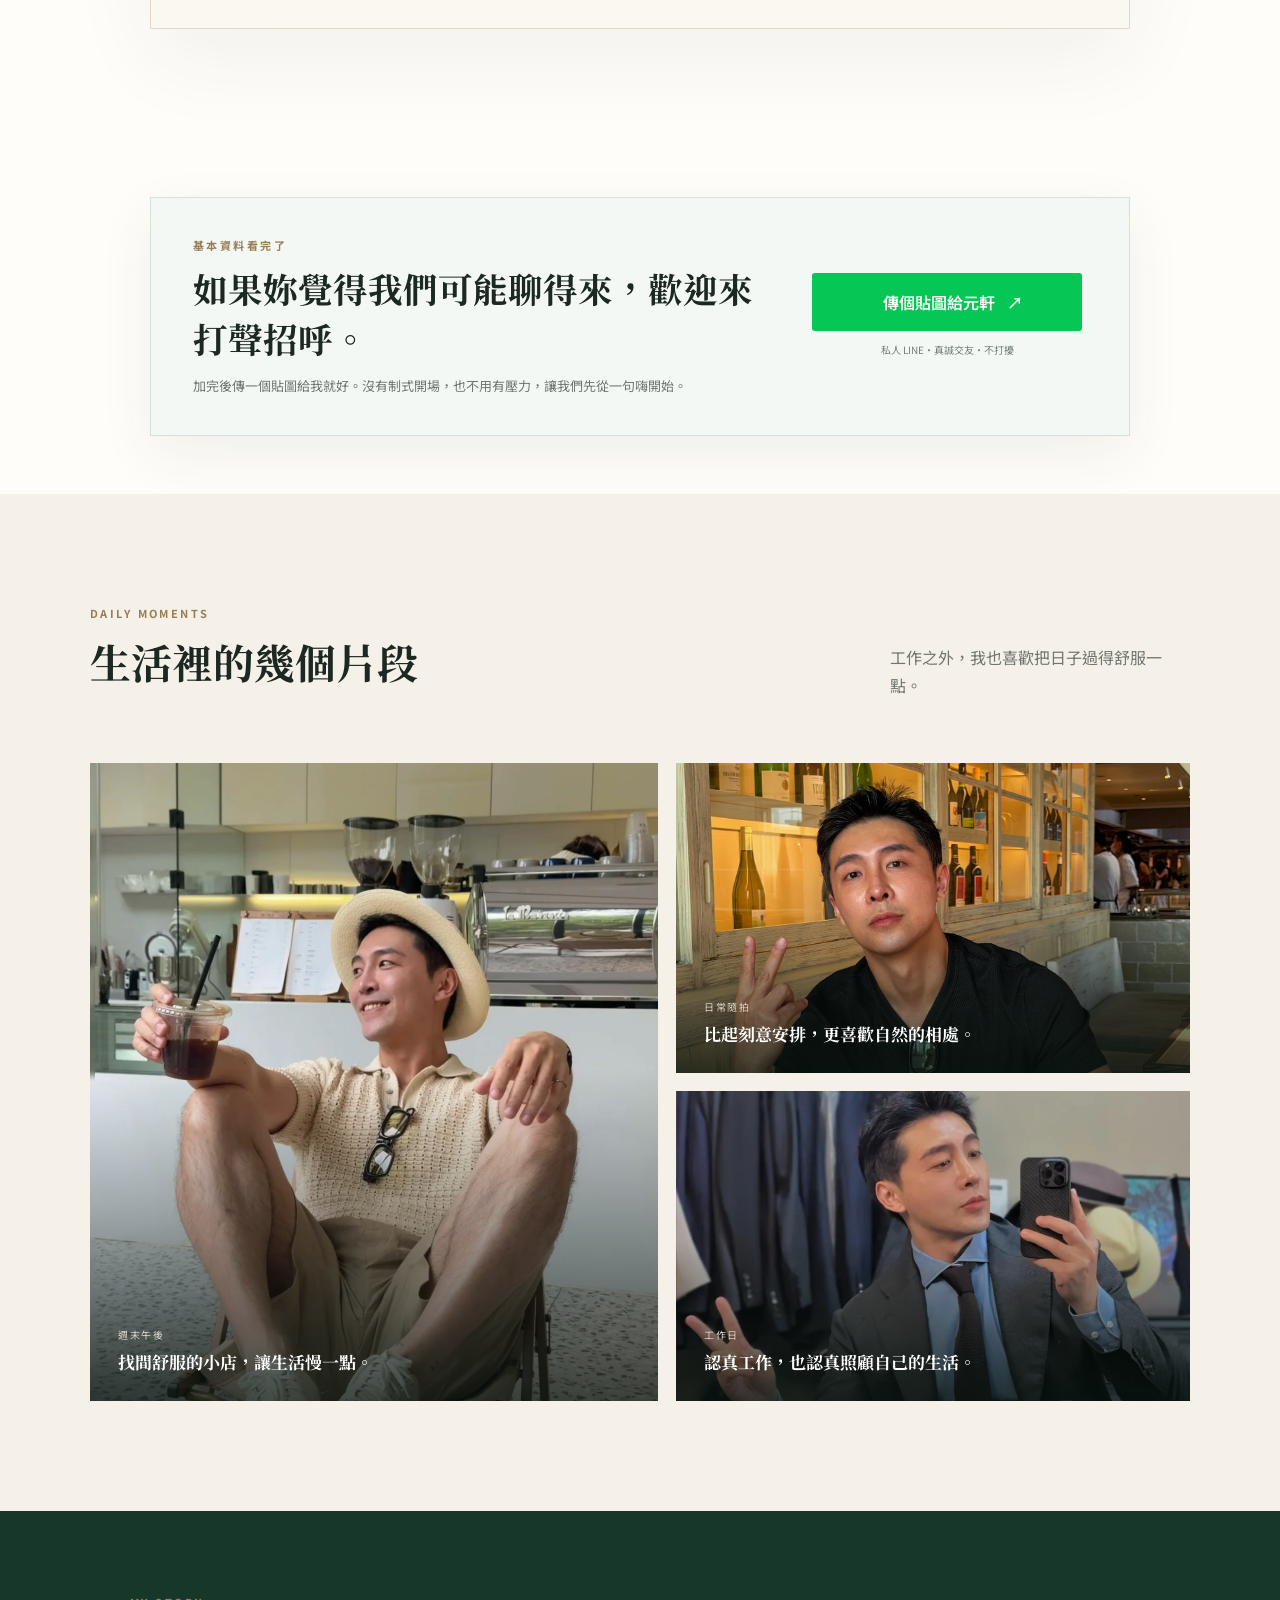
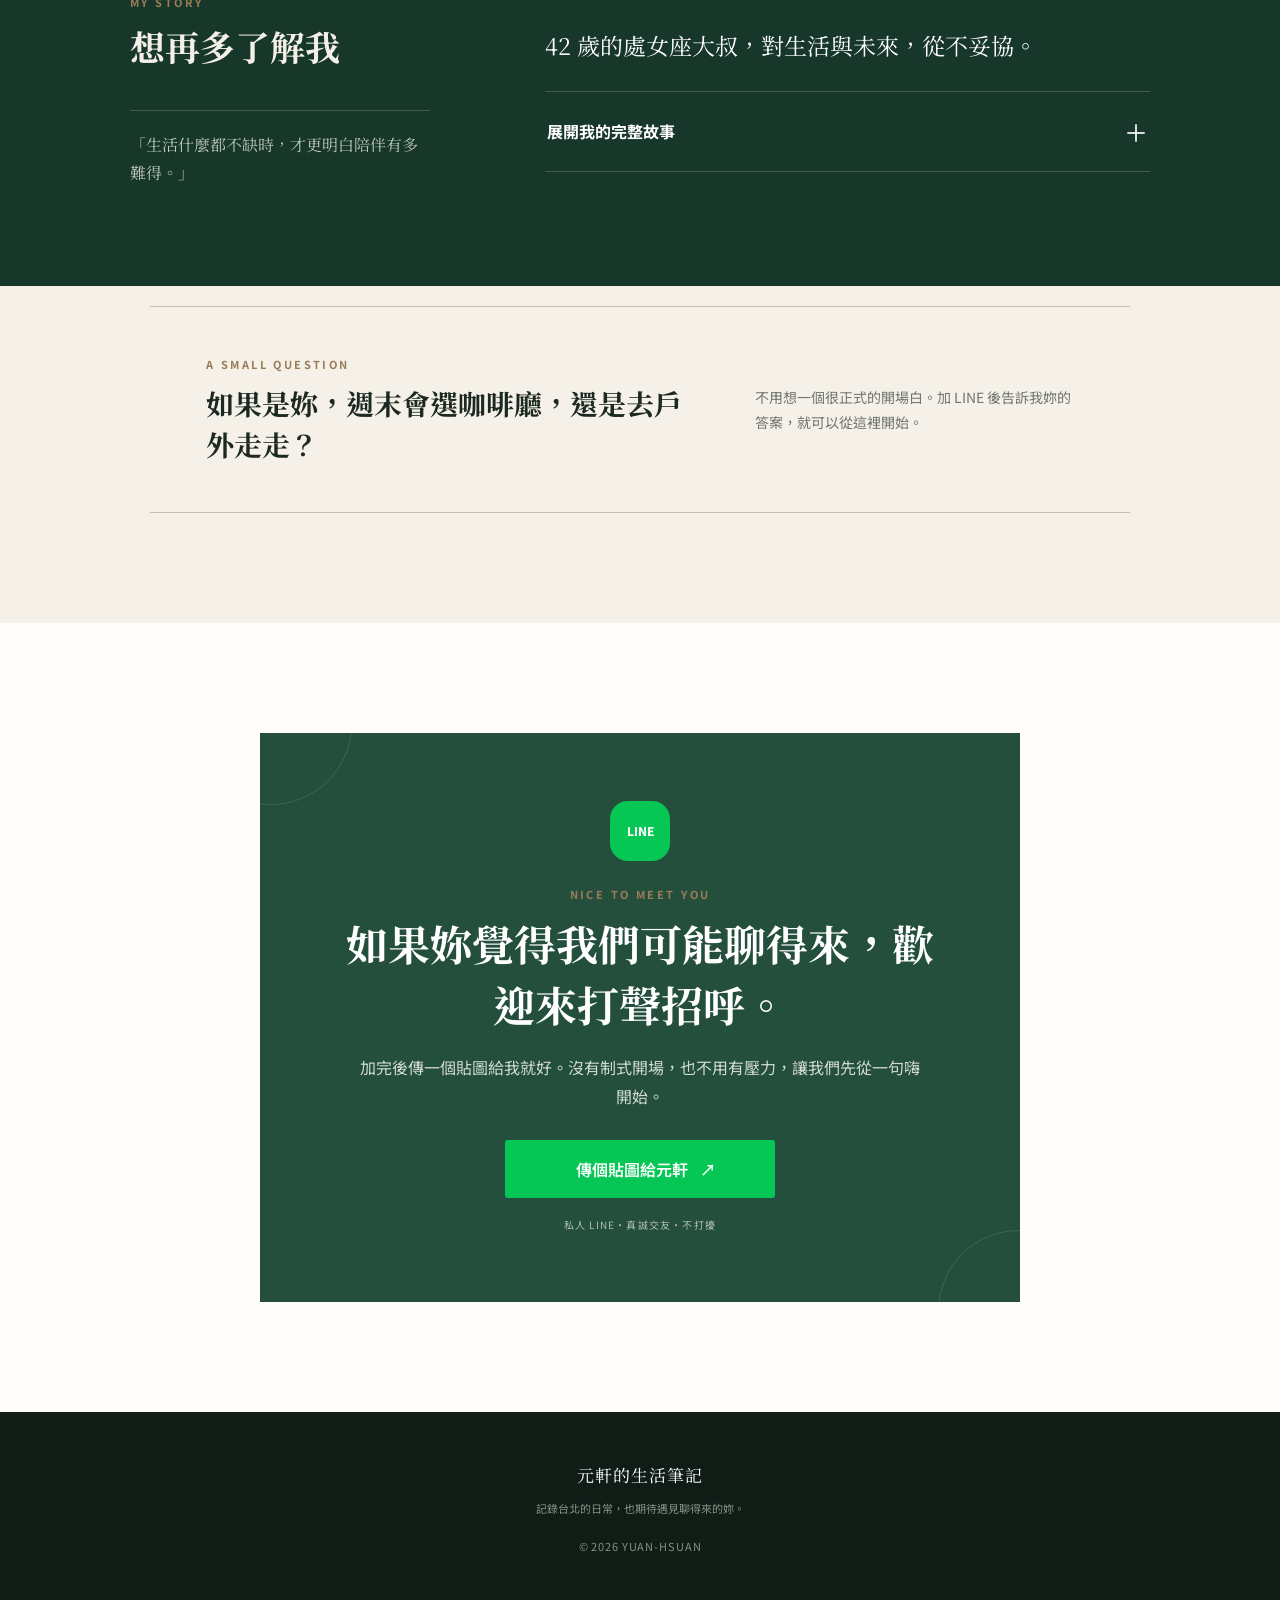
==== commit 7a12fff6: "Add files via upload" ====
--- a/index.html
+++ b/index.html
@@ -1,163 +1,185 @@
-<!doctype html>
-<html lang="zh-Hant-TW">
-<head>
-  <meta charset="utf-8">
-  <meta name="viewport" content="width=device-width, initial-scale=1">
-  <meta name="description" content="劉元軒的生活筆記。住在台北，記錄工作之外的生活，也期待一段真誠的認識。">
-  <meta name="theme-color" content="#f6f1e8">
-  <title>元軒的生活筆記｜台北・日常・關於感情</title>
-  <link rel="preconnect" href="https://fonts.googleapis.com">
-  <link rel="preconnect" href="https://fonts.gstatic.com" crossorigin>
-  <link href="https://fonts.googleapis.com/css2?family=Noto+Sans+TC:wght@400;500;600;700&family=Noto+Serif+TC:wght@600;700&display=swap" rel="stylesheet">
-  <link rel="stylesheet" href="./styles.css?v=4">
-</head>
-<body>
-  <header class="site-header">
-    <div class="header-inner">
-      <a class="brand" href="#top" aria-label="回到首頁">
-        <img src="./lifestyle-dinner.jpg" alt="元軒的大頭照" data-cms-img="images.avatar" decoding="async">
-        <span class="brand-copy">
-          <strong data-cms="brand.name">元軒的生活筆記</strong>
-          <small data-cms="brand.tagline">台北・日常・關於感情</small>
-        </span>
-      </a>
-
-      <button class="menu-toggle" type="button" aria-expanded="false" aria-controls="site-nav" aria-label="開啟選單">
-        <span></span><span></span><span></span>
-      </button>
-
-      <nav class="site-nav" id="site-nav" aria-label="主要選單">
-        <a href="#about">關於我</a>
+<!doctype html>
+<html lang="zh-Hant-TW">
+<head>
+  <meta charset="utf-8">
+  <meta name="viewport" content="width=device-width, initial-scale=1">
+  <meta name="description" content="劉元軒的生活筆記。住在台北，記錄工作之外的生活，也期待一段真誠的認識。">
+  <meta name="theme-color" content="#f6f1e8">
+  <title>元軒的生活筆記｜台北・日常・關於感情</title>
+  <link rel="preconnect" href="https://fonts.googleapis.com">
+  <link rel="preconnect" href="https://fonts.gstatic.com" crossorigin>
+  <link href="https://fonts.googleapis.com/css2?family=Noto+Sans+TC:wght@400;500;600;700&family=Noto+Serif+TC:wght@600;700&display=swap" rel="stylesheet">
+  <link rel="stylesheet" href="./styles.css?v=5">
+</head>
+<body>
+  <header class="site-header">
+    <div class="header-inner">
+      <a class="brand" href="#top" aria-label="回到首頁">
+        <img src="./lifestyle-dinner.jpg" alt="元軒的大頭照" data-cms-img="images.avatar" decoding="async">
+        <span class="brand-copy">
+          <strong data-cms="brand.name">元軒的生活筆記</strong>
+          <small data-cms="brand.tagline">台北・日常・關於感情</small>
+        </span>
+      </a>
+
+      <button class="menu-toggle" type="button" aria-expanded="false" aria-controls="site-nav" aria-label="開啟選單">
+        <span></span><span></span><span></span>
+      </button>
+
+      <nav class="site-nav" id="site-nav" aria-label="主要選單">
+        <a href="#about">關於我</a>
+        <a href="#life">生活日常</a>
         <a href="#story">我的故事</a>
-        <a href="#life">生活日常</a>
-        <a href="#line" class="nav-line">看完再聊聊</a>
-      </nav>
-    </div>
-  </header>
-
-  <main id="top">
-    <section class="hero">
-      <div class="hero-grid">
-        <article class="hero-copy">
-          <div class="article-meta"><span data-cms="hero.category">關於感情</span><i></i><time datetime="2026-06-18" data-cms="hero.date">2026.06.18</time></div>
-          <h1 data-cms="hero.title">工作與生活逐漸穩定後，才發現有些日常，還是想和一個人分享。</h1>
+        <a href="#line-quick" class="nav-line">看完再聊聊</a>
+      </nav>
+    </div>
+  </header>
+
+  <main id="top">
+    <section class="hero">
+      <div class="hero-grid">
+        <article class="hero-copy">
+          <div class="article-meta"><span data-cms="hero.category">關於感情</span><i></i><time datetime="2026-06-18" data-cms="hero.date">2026.06.18</time></div>
+          <h1>嗨，我是 <span data-cms="persona.name">元軒</span></h1>
+          <div class="hero-profile-line"><strong data-cms="persona.age">42 歲</strong><i></i><strong data-cms="persona.location">台北</strong><i></i><span data-cms="persona.status">單身・期待認真認識</span></div>
           <p class="hero-intro" data-cms="hero.intro">42 歲，住在台北。如果妳也期待一段真誠的認識，很高興妳來到這裡。</p>
           <div class="hero-actions">
-            <a class="button button-dark" href="#about">先認識我</a>
-            <a class="button button-line" href="#story">繼續看我的故事</a>
+            <a class="button button-dark" href="#about">30 秒認識我 <span>↓</span></a>
           </div>
-          <p class="read-note" data-cms="hero.note">一篇關於生活、陪伴，以及期待的自我介紹</p>
-        </article>
-
-        <figure class="hero-visual">
-          <img src="./hero-portrait.jpg" alt="元軒在工作室的生活照" data-cms-img="images.hero" decoding="async" fetchpriority="high">
-          <figcaption>收工後，朋友在工作室隨手拍下的日常。</figcaption>
-        </figure>
-      </div>
-      <a class="scroll-cue" href="#about" aria-label="繼續閱讀"><span></span>繼續閱讀</a>
+          <p class="read-note" data-cms="hero.note">一篇關於生活、陪伴，以及期待的自我介紹</p>
+        </article>
+
+        <figure class="hero-visual">
+          <img src="./hero-portrait.jpg" alt="元軒在工作室的生活照" data-cms-img="images.hero" decoding="async" fetchpriority="high">
+          <figcaption>收工後，朋友在工作室隨手拍下的日常。</figcaption>
+        </figure>
+      </div>
+      <a class="scroll-cue" href="#about" aria-label="繼續閱讀"><span></span>繼續閱讀</a>
+    </section>
+
+    <section class="about section" id="about">
+      <div class="section-heading">
+        <p class="eyebrow">About me</p>
+        <h2 data-cms="about.title">嗨，我是元軒</h2>
+        <p data-cms="about.subtitle">比起條件清單，我更想讓妳看見一個人真實的生活模樣。</p>
+      </div>
+
+      <div class="profile-card">
+        <div class="profile-intro">
+          <span class="profile-number">01</span>
+          <h3 data-cms="about.cardTitle">住在台北，喜歡有節奏的生活</h3>
+          <p data-cms="about.body">73 年次，出生在台北松山。習慣民生社區的安靜，下班後偶爾散步、運動，或找間舒服的小店坐坐。</p>
+        </div>
+        <dl class="facts">
+          <div><dt>生日</dt><dd data-cms="persona.birth">9 月 18 日・處女座</dd></div>
+          <div><dt>身高</dt><dd data-cms="persona.height">180 cm</dd></div>
+          <div><dt>目前狀態</dt><dd data-cms="persona.status">單身・期待認真認識</dd></div>
+        </dl>
+        <div class="tags" aria-label="個人特質" data-cms-traits>
+          <span>成熟穩重</span><span>重視細節</span><span>溫柔體貼</span><span>喜歡運動</span><span>熱愛生活</span>
+        </div>
+      </div>
     </section>
 
-    <section class="about section" id="about">
-      <div class="section-heading">
-        <p class="eyebrow">About me</p>
-        <h2 data-cms="about.title">嗨，我是元軒</h2>
-        <p data-cms="about.subtitle">比起條件清單，我更想讓妳看見一個人真實的生活模樣。</p>
-      </div>
-
-      <div class="profile-card">
-        <div class="profile-intro">
-          <span class="profile-number">01</span>
-          <h3 data-cms="about.cardTitle">住在台北，喜歡有節奏的生活</h3>
-          <p data-cms="about.body">73 年次，出生在台北松山。習慣民生社區的安靜，下班後偶爾散步、運動，或找間舒服的小店坐坐。</p>
+    <section class="quick-line section" id="line-quick" data-line-section="quick">
+      <div class="quick-line-card">
+        <div class="quick-line-copy">
+          <p class="eyebrow">基本資料看完了</p>
+          <h2 data-cms="cta.title">如果妳覺得我們可能聊得來，歡迎來打聲招呼。</h2>
+          <p data-cms="cta.body">加完後傳一個貼圖給我就好。沒有制式開場，也不用有壓力，讓我們先從一句嗨開始。</p>
         </div>
-        <dl class="facts">
-          <div><dt>生日</dt><dd data-cms="persona.birth">9 月 18 日・處女座</dd></div>
-          <div><dt>身高</dt><dd data-cms="persona.height">180 cm</dd></div>
-          <div><dt>目前狀態</dt><dd data-cms="persona.status">單身・期待認真認識</dd></div>
-        </dl>
-        <div class="tags" aria-label="個人特質" data-cms-traits>
-          <span>成熟穩重</span><span>重視細節</span><span>溫柔體貼</span><span>喜歡運動</span><span>熱愛生活</span>
+        <div class="quick-line-action">
+          <a class="button button-line button-large" href="https://line.me/R/ti/p/YOUR_LINE_ID_HERE" target="_blank" rel="noopener noreferrer" data-line-link data-line-location="quick">
+            <span data-cms="cta.button">傳個貼圖給元軒</span> <span>↗</span>
+          </a>
+          <small>私人 LINE・真誠交友・不打擾</small>
         </div>
       </div>
     </section>
+
+    <section class="life section" id="life">
+      <div class="section-heading heading-row">
+        <div><p class="eyebrow">Daily moments</p><h2>生活裡的幾個片段</h2></div>
+        <p>工作之外，我也喜歡把日子過得舒服一點。</p>
+      </div>
+
+      <div class="journal-grid">
+        <figure class="journal-card card-tall">
+          <img src="./lifestyle-coffee.jpg" alt="元軒週末在咖啡店休息" data-cms-img="images.life1" loading="lazy" decoding="async">
+          <figcaption><time>週末午後</time><strong>找間舒服的小店，讓生活慢一點。</strong></figcaption>
+        </figure>
+        <figure class="journal-card">
+          <img src="./lifestyle-outdoor.jpg" alt="元軒外出用餐的生活照" data-cms-img="images.life2" loading="lazy" decoding="async">
+          <figcaption><time>日常隨拍</time><strong>比起刻意安排，更喜歡自然的相處。</strong></figcaption>
+        </figure>
+        <figure class="journal-card">
+          <img src="./lifestyle-dinner.jpg" alt="元軒穿西裝的鏡前自拍" data-cms-img="images.life3" loading="lazy" decoding="async">
+          <figcaption><time>工作日</time><strong>認真工作，也認真照顧自己的生活。</strong></figcaption>
+        </figure>
+      </div>
+    </section>
 
-    <section class="story section" id="story">
-      <div class="story-layout">
+    <section class="story section story-compact" id="story">
+      <div class="story-layout story-layout-compact">
         <aside class="story-side">
           <p class="eyebrow">My story</p>
-          <h2>關於我的故事</h2>
+          <h2>想再多了解我</h2>
           <p class="story-quote" data-cms="story.quote">「生活什麼都不缺時，才更明白陪伴有多難得。」</p>
         </aside>
 
-        <article class="story-body">
-          <p class="lead" data-cms="story.lead">42 歲的處女座大叔，對生活與未來，從不妥協。</p>
-          <p data-cms="story.p1">在台北松山生活的這些年，我慢慢把工作和生活整理成喜歡的樣子。有自己的節奏，也仍然對每一段真誠的關係保有期待。</p>
-          <p data-cms="story.p2">每天收工回到家，看著安靜的客廳，會發現再充實的生活，如果沒有人一起分享、一起規劃未來，心裡終究少了一個位置。</p>
-          <blockquote data-cms="story.highlight">我不想玩猜心的遊戲，只想認識一個真誠、有質感，也願意好好聊天的人。</blockquote>
-          <p data-cms="story.p3">如果妳今晚也剛好是一個人，願意從日常的小事聊起，甚至聊聊對未來的想法，也許我們可以先認識彼此。</p>
-        </article>
+        <div class="story-preview">
+          <p class="story-lead" data-cms="story.lead">42 歲的處女座大叔，對生活與未來，從不妥協。</p>
+          <details class="story-details">
+            <summary><span>展開我的完整故事</span><b aria-hidden="true">＋</b></summary>
+            <article class="story-body">
+              <p class="story-thought" data-cms="hero.title">工作與生活逐漸穩定後，才發現有些日常，還是想和一個人分享。</p>
+              <p data-cms="story.p1">在台北松山生活的這些年，我慢慢把工作和生活整理成喜歡的樣子。有自己的節奏，也仍然對每一段真誠的關係保有期待。</p>
+              <p data-cms="story.p2">每天收工回到家，看著安靜的客廳，會發現再充實的生活，如果沒有人一起分享、一起規劃未來，心裡終究少了一個位置。</p>
+              <blockquote data-cms="story.highlight">我不想玩猜心的遊戲，只想認識一個真誠、有質感，也願意好好聊天的人。</blockquote>
+              <p data-cms="story.p3">如果妳今晚也剛好是一個人，願意從日常的小事聊起，甚至聊聊對未來的想法，也許我們可以先認識彼此。</p>
+            </article>
+          </details>
+        </div>
       </div>
     </section>
-
-    <section class="life section" id="life">
-      <div class="section-heading heading-row">
-        <div><p class="eyebrow">Daily moments</p><h2>生活裡的幾個片段</h2></div>
-        <p>工作之外，我也喜歡把日子過得舒服一點。</p>
-      </div>
-
-      <div class="journal-grid">
-        <figure class="journal-card card-tall">
-          <img src="./lifestyle-coffee.jpg" alt="元軒週末在咖啡店休息" data-cms-img="images.life1" loading="lazy" decoding="async">
-          <figcaption><time>週末午後</time><strong>找間舒服的小店，讓生活慢一點。</strong></figcaption>
-        </figure>
-        <figure class="journal-card">
-          <img src="./lifestyle-outdoor.jpg" alt="元軒外出用餐的生活照" data-cms-img="images.life2" loading="lazy" decoding="async">
-          <figcaption><time>日常隨拍</time><strong>比起刻意安排，更喜歡自然的相處。</strong></figcaption>
-        </figure>
-        <figure class="journal-card">
-          <img src="./lifestyle-dinner.jpg" alt="元軒穿西裝的鏡前自拍" data-cms-img="images.life3" loading="lazy" decoding="async">
-          <figcaption><time>工作日</time><strong>認真工作，也認真照顧自己的生活。</strong></figcaption>
-        </figure>
-      </div>
-    </section>
-
-    <section class="conversation section">
-      <div class="conversation-box">
-        <div>
-          <p class="eyebrow">A small question</p>
-          <h2 data-cms="conversation.question">如果是妳，週末會選咖啡廳，還是去戶外走走？</h2>
-        </div>
-        <p data-cms="conversation.answer">不用想一個很正式的開場白。加 LINE 後告訴我妳的答案，就可以從這裡開始。</p>
-      </div>
-    </section>
-
-    <section class="line-cta" id="line">
-      <div class="line-card">
-        <div class="line-mark" aria-hidden="true">LINE</div>
-        <p class="eyebrow">Nice to meet you</p>
-        <h2 data-cms="cta.title">如果妳覺得我們可能聊得來，歡迎來打聲招呼。</h2>
-        <p data-cms="cta.body">加完後傳一個貼圖給我就好。沒有制式開場，也不用有壓力，讓我們先從一句嗨開始。</p>
-        <a class="button button-line button-large" href="https://line.me/R/ti/p/YOUR_LINE_ID_HERE" target="_blank" rel="noopener noreferrer" data-line-link>
-          <span data-cms="cta.button">傳個貼圖給元軒</span> <span>↗</span>
-        </a>
-        <small>私人 LINE・真誠交友・不打擾</small>
-      </div>
-    </section>
-  </main>
-
-  <footer>
-    <a class="footer-brand" href="#top">元軒的生活筆記</a>
-    <p>記錄台北的日常，也期待遇見聊得來的妳。</p>
-    <span>© <span id="year"></span> YUAN-HSUAN</span>
-  </footer>
-
-  <button class="mobile-line" type="button" aria-hidden="true" tabindex="-1">
-    <span>LINE</span> 看看如何加 LINE
-  </button>
-
-  <script src="./config.js?v=2"></script>
-  <script src="./content-default.js?v=4"></script>
-  <script src="./cms.js?v=6"></script>
-  <script src="./script.js?v=6"></script>
-</body>
-</html>
+
+    <section class="conversation section">
+      <div class="conversation-box">
+        <div>
+          <p class="eyebrow">A small question</p>
+          <h2 data-cms="conversation.question">如果是妳，週末會選咖啡廳，還是去戶外走走？</h2>
+        </div>
+        <p data-cms="conversation.answer">不用想一個很正式的開場白。加 LINE 後告訴我妳的答案，就可以從這裡開始。</p>
+      </div>
+    </section>
+
+    <section class="line-cta" id="line" data-line-section="footer">
+      <div class="line-card">
+        <div class="line-mark" aria-hidden="true">LINE</div>
+        <p class="eyebrow">Nice to meet you</p>
+        <h2 data-cms="cta.title">如果妳覺得我們可能聊得來，歡迎來打聲招呼。</h2>
+        <p data-cms="cta.body">加完後傳一個貼圖給我就好。沒有制式開場，也不用有壓力，讓我們先從一句嗨開始。</p>
+        <a class="button button-line button-large" href="https://line.me/R/ti/p/YOUR_LINE_ID_HERE" target="_blank" rel="noopener noreferrer" data-line-link data-line-location="footer">
+          <span data-cms="cta.button">傳個貼圖給元軒</span> <span>↗</span>
+        </a>
+        <small>私人 LINE・真誠交友・不打擾</small>
+      </div>
+    </section>
+  </main>
+
+  <footer>
+    <a class="footer-brand" href="#top">元軒的生活筆記</a>
+    <p>記錄台北的日常，也期待遇見聊得來的妳。</p>
+    <span>© <span id="year"></span> YUAN-HSUAN</span>
+  </footer>
+
+  <button class="mobile-line" type="button" aria-hidden="true" tabindex="-1">
+    <span>LINE</span> 看看如何加 LINE
+  </button>
+
+  <script src="./config.js?v=2"></script>
+  <script src="./content-default.js?v=4"></script>
+  <script src="./cms.js?v=8"></script>
+  <script src="./script.js?v=8"></script>
+</body>
+</html>
--- a/styles.css
+++ b/styles.css
@@ -45,6 +45,10 @@
 .article-meta i { width: 34px; height: 1px; background: #b8ad9d; }
 h1, h2, h3, p { margin-top: 0; }
 .hero h1 { margin-bottom: 28px; font-family: var(--serif); font-size: clamp(38px, 4.45vw, 66px); line-height: 1.42; letter-spacing: -.025em; }
+.hero h1 span { color: var(--forest); }
+.hero-profile-line { margin: -12px 0 18px; display: flex; flex-wrap: wrap; align-items: center; gap: 9px; color: #556159; font-size: 13px; }
+.hero-profile-line i { width: 3px; height: 3px; border-radius: 50%; background: #b69a70; }
+.hero-profile-line strong { color: var(--ink); }
 .hero-intro { max-width: 560px; margin-bottom: 34px; color: #59635d; font-size: 17px; }
 .hero-actions { display: flex; flex-wrap: wrap; gap: 12px; }
 .button { display: inline-flex; min-height: 50px; align-items: center; justify-content: center; padding: 10px 24px; border: 1px solid transparent; border-radius: 3px; font-size: 14px; font-weight: 600; text-decoration: none; transition: transform .2s, background .2s, box-shadow .2s; }
@@ -90,6 +94,17 @@
 .story-body p { margin-bottom: 28px; }
 .story-body .lead { color: #fff; font-family: var(--serif); font-size: 24px; }
 .story-body blockquote { margin: 42px 0; padding: 24px 30px; border-left: 2px solid #c2a67d; background: rgba(255,255,255,.05); color: #fff; font-family: var(--serif); font-size: 20px; }
+.story-compact { padding-block: 82px; }
+.story-layout-compact { align-items: center; }
+.story-preview { min-width: 0; }
+.story-lead { margin-bottom: 24px; color: #fff; font-family: var(--serif); font-size: 23px; }
+.story-details { border-top: 1px solid rgba(255,255,255,.18); border-bottom: 1px solid rgba(255,255,255,.18); }
+.story-details summary { padding: 18px 2px; display: flex; align-items: center; justify-content: space-between; gap: 18px; color: #fff; font-weight: 700; cursor: pointer; list-style: none; }
+.story-details summary::-webkit-details-marker { display: none; }
+.story-details summary b { font-size: 24px; font-weight: 400; transition: transform .2s; }
+.story-details[open] summary b { transform: rotate(45deg); }
+.story-details .story-body { padding-top: 24px; }
+.story-thought { color: #fff; font-family: var(--serif); font-size: 20px; }
 
 .life { background: var(--paper); }
 .heading-row { width: min(1100px, 100%); display: flex; align-items: end; justify-content: space-between; text-align: left; }
@@ -107,6 +122,13 @@
 .journal-card time { display: block; margin-bottom: 3px; color: #dbd4c8; font-size: 10px; letter-spacing: .15em; }
 .journal-card strong { font-family: var(--serif); font-size: 17px; }
 
+.quick-line { padding-block: 58px; background: var(--white); }
+.quick-line-card { width: min(980px, 100%); margin: auto; padding: 38px 42px; display: grid; grid-template-columns: 1fr auto; gap: 44px; align-items: center; border: 1px solid #d7e1da; background: #f3f8f5; box-shadow: 0 18px 52px rgba(24,55,42,.07); }
+.quick-line-copy h2 { margin-bottom: 10px; font-family: var(--serif); font-size: clamp(25px, 2.7vw, 36px); line-height: 1.45; }
+.quick-line-copy > p:last-child { margin-bottom: 0; color: var(--muted); font-size: 13px; }
+.quick-line-action { min-width: 280px; text-align: center; }
+.quick-line-action small { display: block; margin-top: 10px; color: #758078; font-size: 10px; }
+
 .conversation { padding-top: 20px; }
 .conversation-box { width: min(980px, 100%); margin: auto; padding: 48px 56px; display: grid; grid-template-columns: 1.2fr .8fr; gap: 70px; align-items: center; border-top: 1px solid #cabcaa; border-bottom: 1px solid #cabcaa; }
 .conversation-box h2 { margin-bottom: 0; font-size: 28px; }
@@ -145,16 +167,19 @@
   .site-nav a { padding: 16px 4px; border-bottom: 1px solid var(--line); font-family: var(--serif); font-size: 20px; }
   .site-nav .nav-line { margin-top: 24px; text-align: center; border: 0; background: var(--line-green); color: #fff; font-family: var(--sans); font-size: 15px; }
 
-  .hero { min-height: auto; padding: 112px 20px 76px; }
-  .hero-grid { display: flex; flex-direction: column; gap: 38px; }
-  .hero-copy { order: 1; }
-  .hero-visual { order: 2; width: calc(100% - 18px); }
-  .hero h1 { font-size: clamp(34px, 10vw, 46px); line-height: 1.43; }
+  .hero { min-height: auto; padding: 90px 20px 60px; }
+  .hero-grid { display: flex; flex-direction: column; gap: 28px; }
+  .hero-copy { order: 2; }
+  .hero-visual { order: 1; width: 100%; }
+  .hero h1 { margin-bottom: 17px; font-size: clamp(34px, 10vw, 43px); line-height: 1.3; }
+  .hero-profile-line { margin: 0 0 15px; }
   .hero-intro { font-size: 15px; }
-  .hero-actions { display: grid; grid-template-columns: 1fr 1fr; }
+  .hero-actions { display: block; }
+  .hero-actions .button { width: 100%; }
   .button { padding-inline: 12px; }
-  .hero-visual::before { inset: 20px -17px -18px 22px; }
-  .hero-visual img { max-height: none; aspect-ratio: 3 / 4; }
+  .hero-visual::before { inset: 16px -10px -12px 16px; }
+  .hero-visual img { height: 43svh; min-height: 330px; max-height: 440px; aspect-ratio: auto; }
+  .hero-visual figcaption { margin-top: 11px; }
   .scroll-cue { display: none; }
 
   .section { padding: 80px 20px; }
@@ -167,16 +192,25 @@
   .facts div, .facts div:first-child { padding: 12px 0; border-right: 0; border-bottom: 1px solid var(--line); }
   .facts div:last-child { border-bottom: 0; }
 
+  .quick-line { padding: 44px 16px; }
+  .quick-line-card { padding: 30px 22px; grid-template-columns: 1fr; gap: 25px; }
+  .quick-line-copy h2 { font-size: 26px; }
+  .quick-line-action { min-width: 0; }
+
   .story-layout { grid-template-columns: 1fr; gap: 30px; }
   .story-side { position: static; }
   .story-quote { display: none; }
   .story-body .lead { font-size: 21px; }
   .story-body blockquote { margin: 34px 0; padding: 20px; font-size: 18px; }
+  .story-compact { padding-block: 64px; }
+  .story-layout-compact { gap: 20px; }
+  .story-lead { font-size: 20px; }
 
   .heading-row { display: block; }
   .heading-row > p { max-width: none; }
-  .journal-grid { display: grid; grid-template-columns: 1fr; grid-template-rows: 430px 290px 290px; }
-  .journal-card.card-tall { grid-row: auto; }
+  .journal-grid { display: grid; grid-template-columns: 1fr 1fr; grid-template-rows: 320px 220px; }
+  .journal-card.card-tall { grid-row: auto; grid-column: 1 / -1; }
+  .journal-card strong { font-size: 14px; line-height: 1.45; }
   .journal-card figcaption { inset: auto 20px 18px; }
   .conversation { padding-top: 8px; }
   .conversation-box { padding: 34px 4px; grid-template-columns: 1fr; gap: 20px; }
@@ -187,7 +221,7 @@
   .line-card > p:not(.eyebrow) { font-size: 14px; }
   .button-large { width: 100%; min-width: 0; }
   footer { padding-bottom: 120px; }
-  .mobile-line { position: fixed; z-index: 40; left: 12px; right: 12px; bottom: max(12px, env(safe-area-inset-bottom)); min-height: 54px; display: flex; align-items: center; justify-content: center; gap: 10px; border-radius: 7px; background: var(--line-green); box-shadow: 0 12px 32px rgba(0, 0, 0, .2); color: #fff; font-size: 14px; font-weight: 700; text-decoration: none; opacity: 0; visibility: hidden; pointer-events: none; transform: translateY(calc(100% + 28px)); transition: opacity .25s, transform .25s, visibility .25s; }
+  .mobile-line { position: fixed; z-index: 40; left: 12px; right: 12px; bottom: max(12px, env(safe-area-inset-bottom)); min-height: 54px; display: flex; align-items: center; justify-content: center; gap: 10px; border: 0; border-radius: 7px; background: var(--line-green); box-shadow: 0 12px 32px rgba(0, 0, 0, .2); color: #fff; font-family: inherit; font-size: 14px; font-weight: 700; text-decoration: none; opacity: 0; visibility: hidden; pointer-events: none; transform: translateY(calc(100% + 28px)); transition: opacity .25s, transform .25s, visibility .25s; }
   .mobile-line.is-visible { opacity: 1; visibility: visible; pointer-events: auto; transform: translateY(0); }
   .menu-open .mobile-line { opacity: 0; visibility: hidden; pointer-events: none; transform: translateY(calc(100% + 28px)); }
   .mobile-line span { padding: 2px 6px; border: 1px solid rgba(255,255,255,.6); border-radius: 4px; font-size: 9px; }
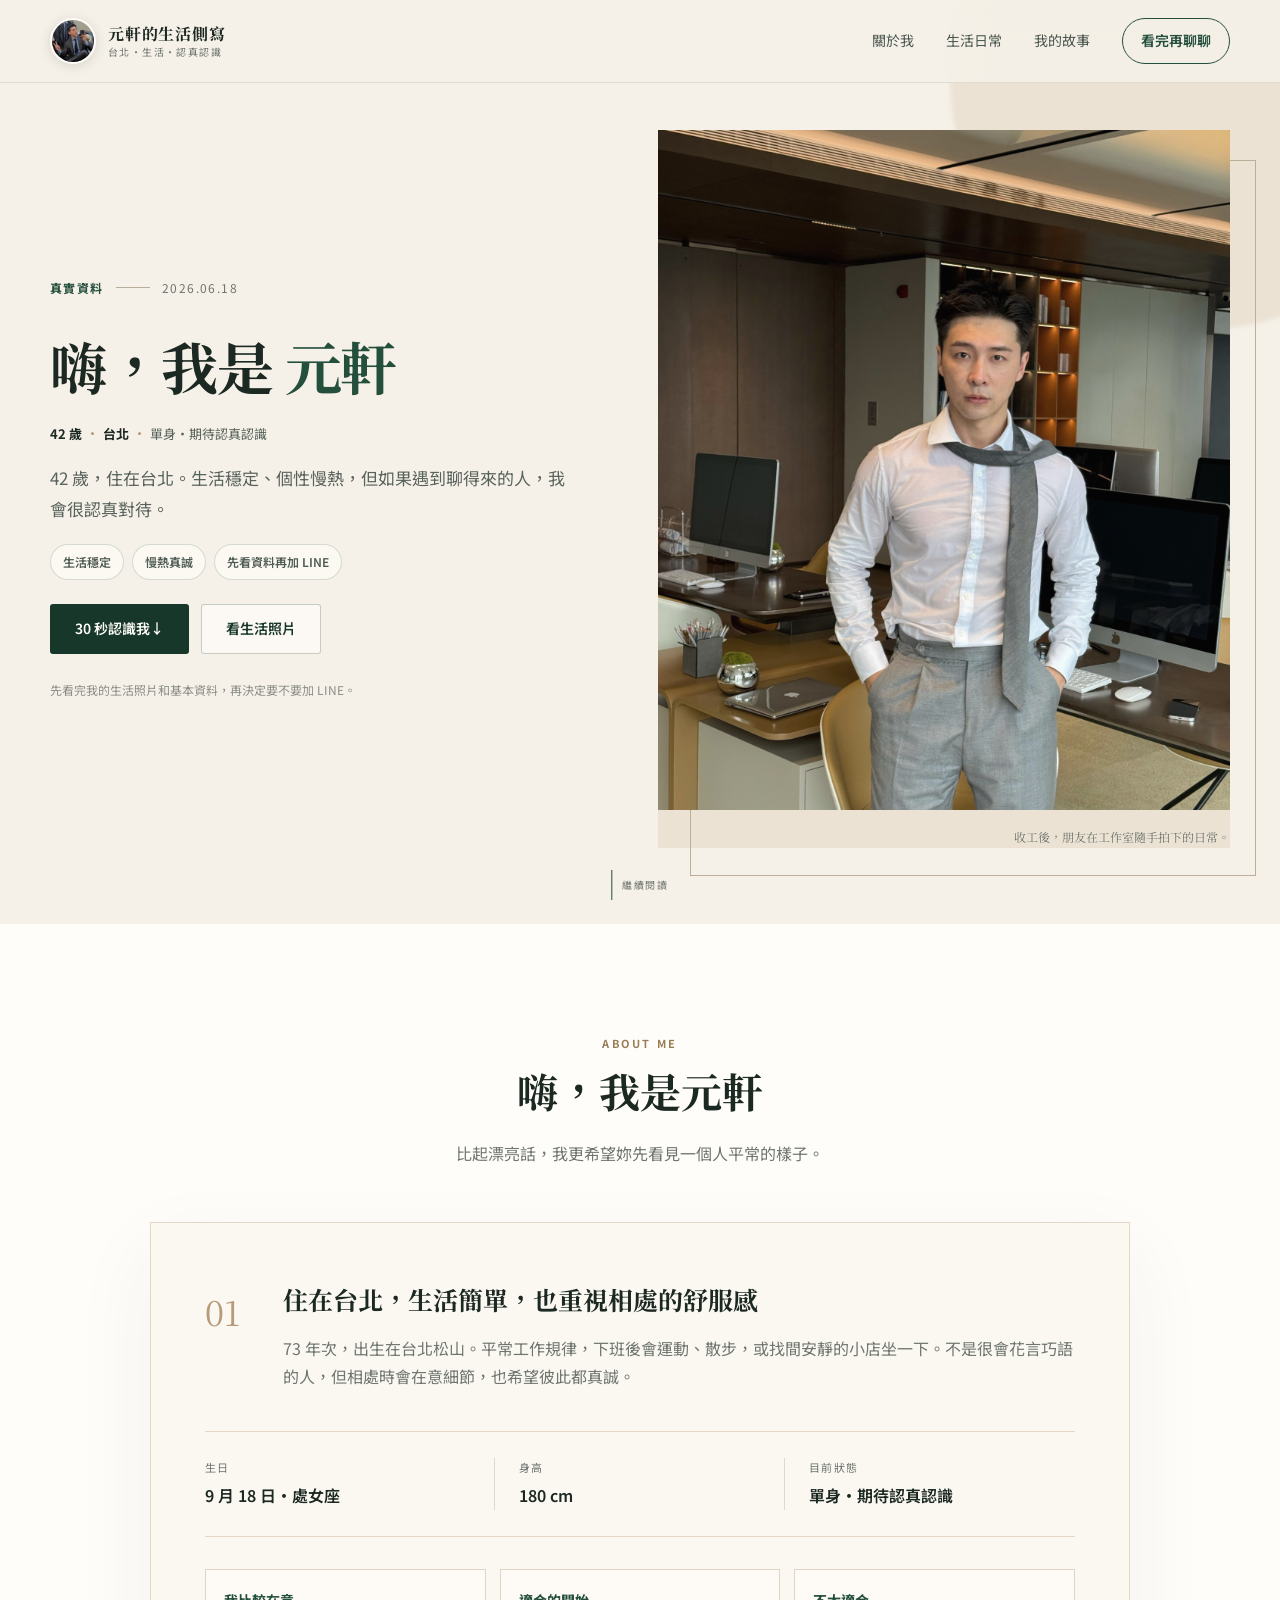
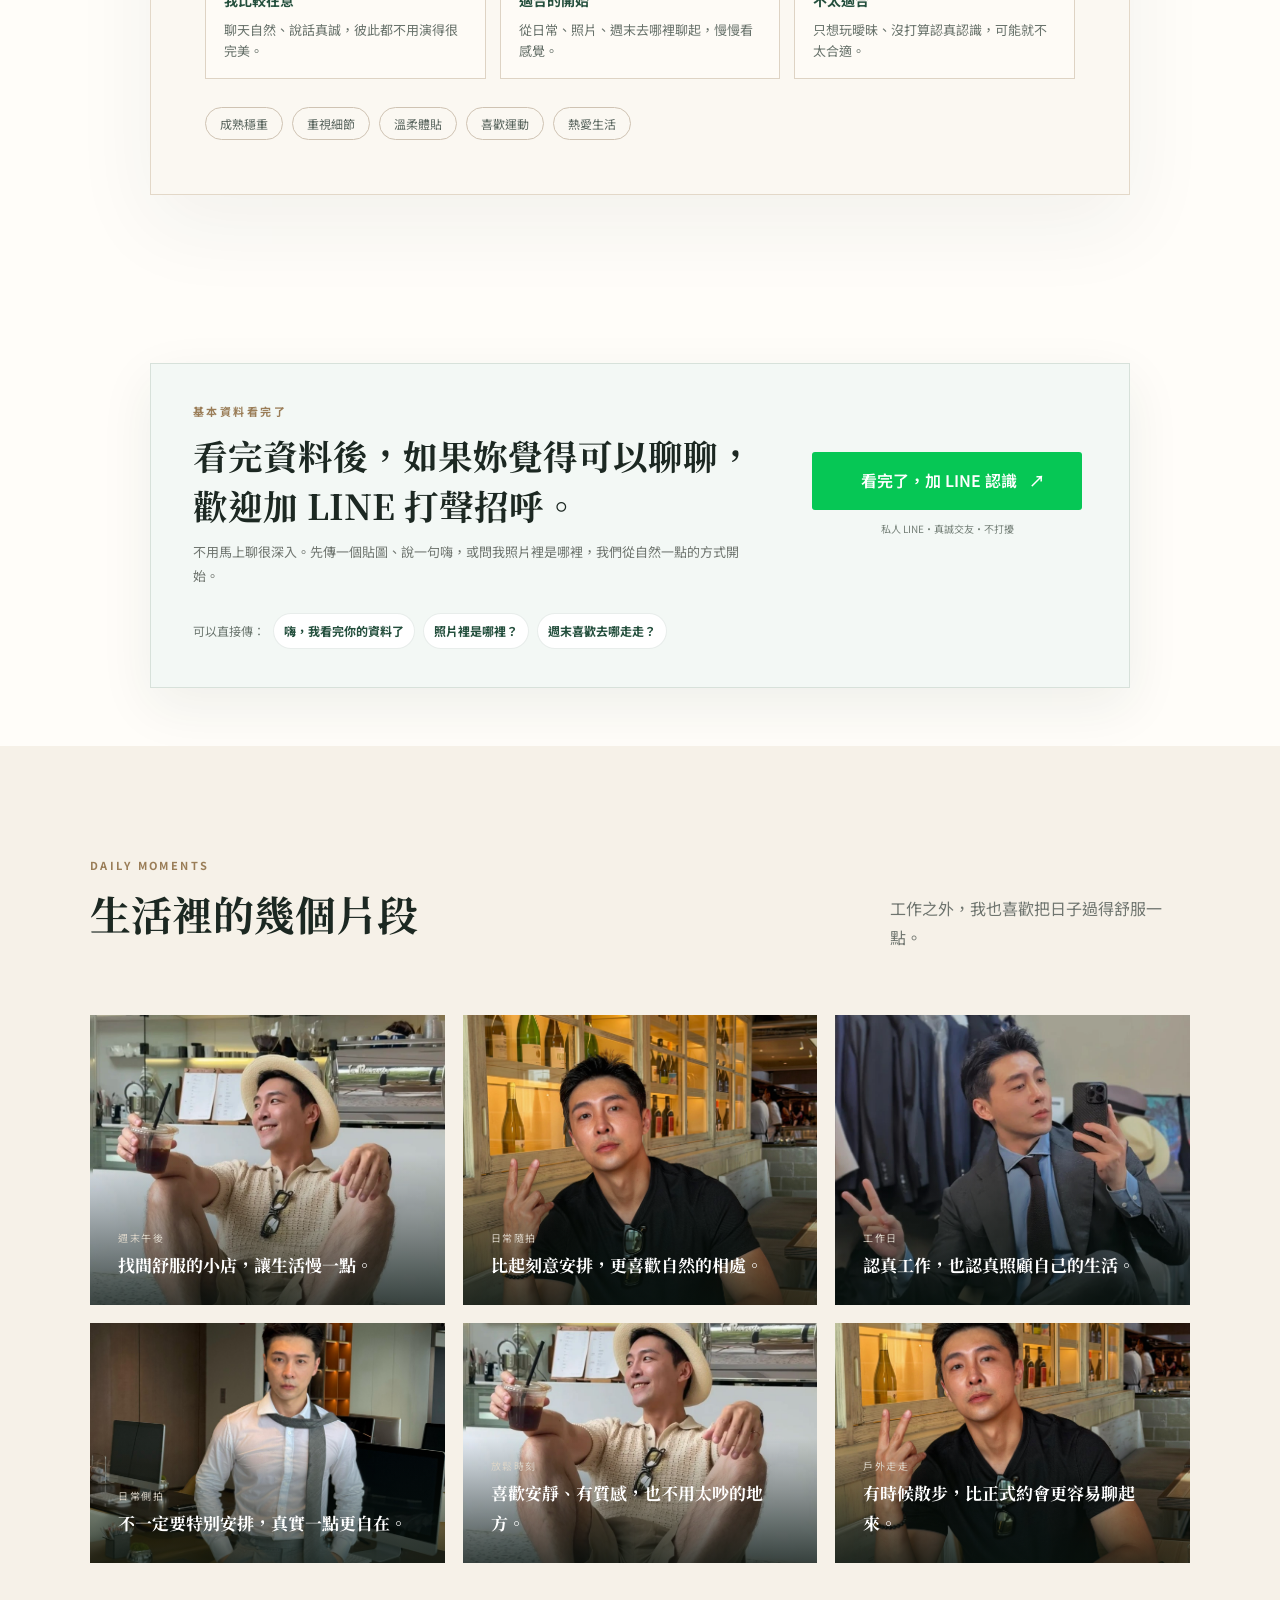
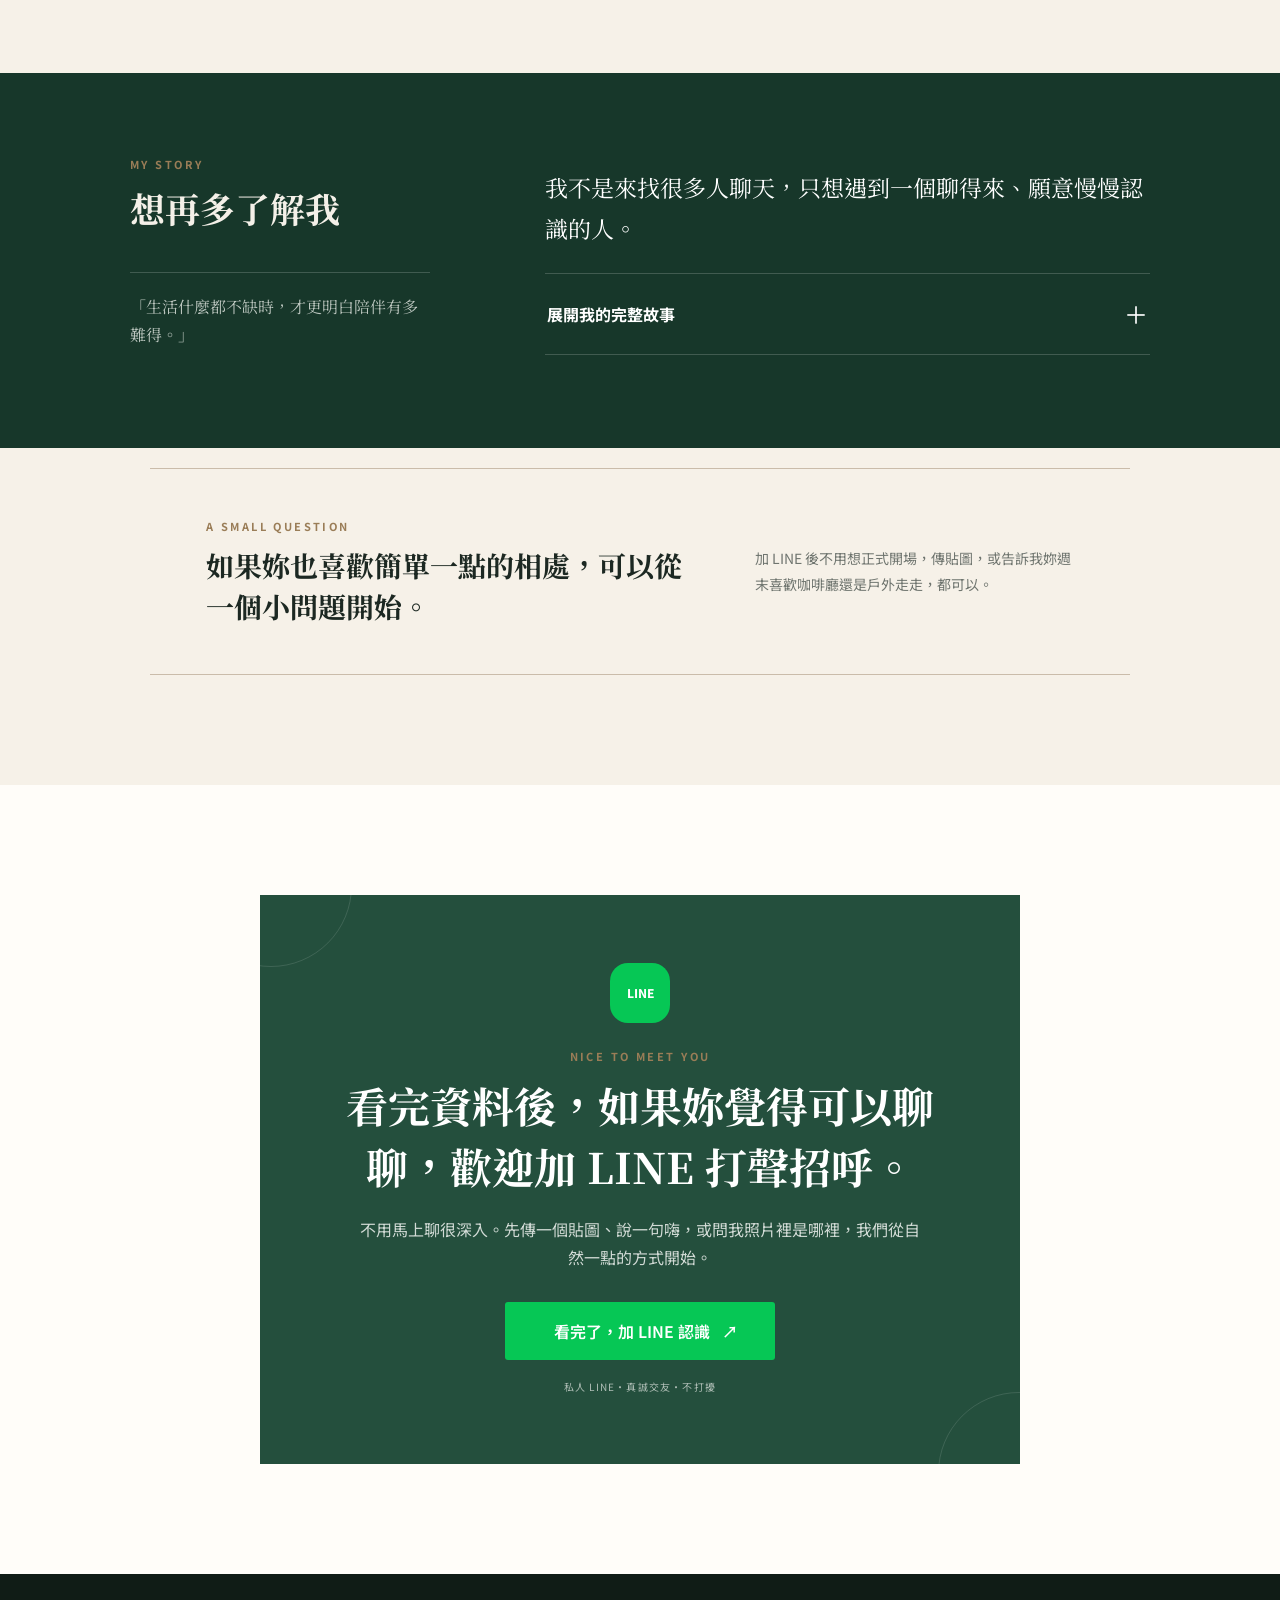
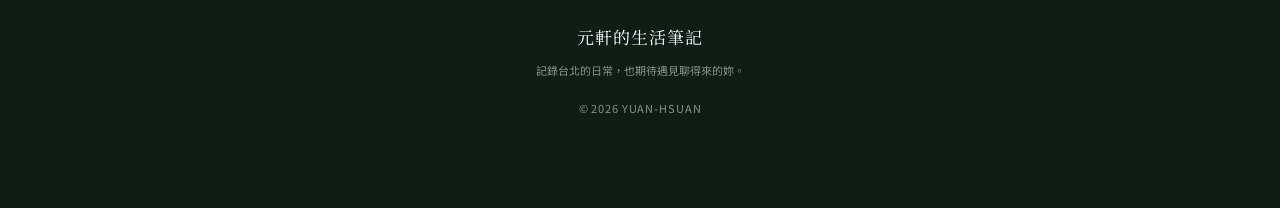
==== commit 844f1586: "Add files via upload" ====
--- a/index.html
+++ b/index.html
@@ -9,7 +9,7 @@
   <link rel="preconnect" href="https://fonts.googleapis.com">
   <link rel="preconnect" href="https://fonts.gstatic.com" crossorigin>
   <link href="https://fonts.googleapis.com/css2?family=Noto+Sans+TC:wght@400;500;600;700&family=Noto+Serif+TC:wght@600;700&display=swap" rel="stylesheet">
-  <link rel="stylesheet" href="./styles.css?v=5">
+  <link rel="stylesheet" href="./styles.css?v=6">
 </head>
 <body>
   <header class="site-header">
@@ -43,7 +43,13 @@
           <h1>嗨，我是 <span data-cms="persona.name">元軒</span></h1>
           <div class="hero-profile-line"><strong data-cms="persona.age">42 歲</strong><i></i><strong data-cms="persona.location">台北</strong><i></i><span data-cms="persona.status">單身・期待認真認識</span></div>
           <p class="hero-intro" data-cms="hero.intro">42 歲，住在台北。如果妳也期待一段真誠的認識，很高興妳來到這裡。</p>
+          <div class="hero-proof" aria-label="快速了解元軒">
+            <span>生活穩定</span>
+            <span>慢熱真誠</span>
+            <span>先看資料再加 LINE</span>
+          </div>
           <div class="hero-actions">
+            <a class="button button-ghost" href="#life">看生活照片</a>
             <a class="button button-dark" href="#about">30 秒認識我 <span>↓</span></a>
           </div>
           <p class="read-note" data-cms="hero.note">一篇關於生活、陪伴，以及期待的自我介紹</p>
@@ -74,7 +80,21 @@
           <div><dt>生日</dt><dd data-cms="persona.birth">9 月 18 日・處女座</dd></div>
           <div><dt>身高</dt><dd data-cms="persona.height">180 cm</dd></div>
           <div><dt>目前狀態</dt><dd data-cms="persona.status">單身・期待認真認識</dd></div>
-        </dl>
+        </dl>
+        <div class="intent-grid" aria-label="相處期待">
+          <div>
+            <strong>我比較在意</strong>
+            <p>聊天自然、說話真誠，彼此都不用演得很完美。</p>
+          </div>
+          <div>
+            <strong>適合的開始</strong>
+            <p>從日常、照片、週末去哪裡聊起，慢慢看感覺。</p>
+          </div>
+          <div>
+            <strong>不太適合</strong>
+            <p>只想玩曖昧、沒打算認真認識，可能就不太合適。</p>
+          </div>
+        </div>
         <div class="tags" aria-label="個人特質" data-cms-traits>
           <span>成熟穩重</span><span>重視細節</span><span>溫柔體貼</span><span>喜歡運動</span><span>熱愛生活</span>
         </div>
@@ -94,6 +114,12 @@
           </a>
           <small>私人 LINE・真誠交友・不打擾</small>
         </div>
+        <div class="opener-row" aria-label="可以怎麼開場">
+          <span>可以直接傳：</span>
+          <b>嗨，我看完你的資料了</b>
+          <b>照片裡是哪裡？</b>
+          <b>週末喜歡去哪走走？</b>
+        </div>
       </div>
     </section>
 
@@ -103,7 +129,7 @@
         <p>工作之外，我也喜歡把日子過得舒服一點。</p>
       </div>
 
-      <div class="journal-grid">
+      <div class="journal-grid journal-grid-expanded">
         <figure class="journal-card card-tall">
           <img src="./lifestyle-coffee.jpg" alt="元軒週末在咖啡店休息" data-cms-img="images.life1" loading="lazy" decoding="async">
           <figcaption><time>週末午後</time><strong>找間舒服的小店，讓生活慢一點。</strong></figcaption>
@@ -112,11 +138,23 @@
           <img src="./lifestyle-outdoor.jpg" alt="元軒外出用餐的生活照" data-cms-img="images.life2" loading="lazy" decoding="async">
           <figcaption><time>日常隨拍</time><strong>比起刻意安排，更喜歡自然的相處。</strong></figcaption>
         </figure>
-        <figure class="journal-card">
-          <img src="./lifestyle-dinner.jpg" alt="元軒穿西裝的鏡前自拍" data-cms-img="images.life3" loading="lazy" decoding="async">
-          <figcaption><time>工作日</time><strong>認真工作，也認真照顧自己的生活。</strong></figcaption>
-        </figure>
-      </div>
+        <figure class="journal-card">
+          <img src="./lifestyle-dinner.jpg" alt="元軒穿西裝的鏡前自拍" data-cms-img="images.life3" loading="lazy" decoding="async">
+          <figcaption><time>工作日</time><strong>認真工作，也認真照顧自己的生活。</strong></figcaption>
+        </figure>
+        <figure class="journal-card">
+          <img src="./hero-portrait.jpg" alt="元軒的生活照片四" data-cms-img="images.life4" loading="lazy" decoding="async">
+          <figcaption><time>日常側拍</time><strong>不一定要特別安排，真實一點更自在。</strong></figcaption>
+        </figure>
+        <figure class="journal-card">
+          <img src="./lifestyle-coffee.jpg" alt="元軒的生活照片五" data-cms-img="images.life5" loading="lazy" decoding="async">
+          <figcaption><time>放鬆時刻</time><strong>喜歡安靜、有質感，也不用太吵的地方。</strong></figcaption>
+        </figure>
+        <figure class="journal-card">
+          <img src="./lifestyle-outdoor.jpg" alt="元軒的生活照片六" data-cms-img="images.life6" loading="lazy" decoding="async">
+          <figcaption><time>戶外走走</time><strong>有時候散步，比正式約會更容易聊起來。</strong></figcaption>
+        </figure>
+      </div>
     </section>
 
     <section class="story section story-compact" id="story">
@@ -178,7 +216,7 @@
   </button>
 
   <script src="./config.js?v=2"></script>
-  <script src="./content-default.js?v=4"></script>
+  <script src="./content-default.js?v=5"></script>
   <script src="./cms.js?v=8"></script>
   <script src="./script.js?v=8"></script>
 </body>
--- a/styles.css
+++ b/styles.css
@@ -50,10 +50,14 @@
 .hero-profile-line i { width: 3px; height: 3px; border-radius: 50%; background: #b69a70; }
 .hero-profile-line strong { color: var(--ink); }
 .hero-intro { max-width: 560px; margin-bottom: 34px; color: #59635d; font-size: 17px; }
+.hero-proof { margin: -14px 0 24px; display: flex; flex-wrap: wrap; gap: 8px; }
+.hero-proof span { padding: 6px 12px; border: 1px solid rgba(36, 79, 61, .18); border-radius: 999px; background: rgba(255, 253, 249, .62); color: #4e5c54; font-size: 12px; font-weight: 600; }
 .hero-actions { display: flex; flex-wrap: wrap; gap: 12px; }
 .button { display: inline-flex; min-height: 50px; align-items: center; justify-content: center; padding: 10px 24px; border: 1px solid transparent; border-radius: 3px; font-size: 14px; font-weight: 600; text-decoration: none; transition: transform .2s, background .2s, box-shadow .2s; }
 .button:hover { transform: translateY(-2px); }
 .button-dark { color: var(--white); background: var(--forest-dark); }
+.hero-actions .button-dark { order: -1; }
+.button-ghost { color: var(--forest-dark); border-color: rgba(36, 79, 61, .26); background: rgba(255, 253, 249, .7); }
 .button-line { color: #fff; background: var(--line-green); }
 .button-line:hover { box-shadow: 0 10px 30px rgba(6, 199, 85, .2); }
 .read-note { margin: 25px 0 0; color: #8b8d88; font-size: 12px; }
@@ -82,6 +86,10 @@
 .facts div:last-child { border: 0; }
 .facts dt { color: var(--muted); font-size: 11px; letter-spacing: .12em; }
 .facts dd { margin: 3px 0 0; font-weight: 600; }
+.intent-grid { display: grid; grid-template-columns: repeat(3, 1fr); gap: 14px; margin: 0 0 28px; }
+.intent-grid div { padding: 18px 18px 16px; border: 1px solid #ded3c4; background: rgba(255, 253, 249, .72); }
+.intent-grid strong { display: block; margin-bottom: 6px; color: var(--forest); font-size: 14px; }
+.intent-grid p { margin: 0; color: #68726b; font-size: 13px; line-height: 1.65; }
 .tags { display: flex; flex-wrap: wrap; gap: 9px; }
 .tags span { padding: 5px 14px; border: 1px solid #cfc3b3; border-radius: 99px; color: #59655e; font-size: 12px; }
 
@@ -110,6 +118,8 @@
 .heading-row { width: min(1100px, 100%); display: flex; align-items: end; justify-content: space-between; text-align: left; }
 .heading-row > p { max-width: 300px; margin-bottom: 9px; }
 .journal-grid { width: min(1100px, 100%); margin: auto; display: grid; grid-template-columns: 1.05fr .95fr; grid-template-rows: 310px 310px; gap: 18px; }
+.journal-grid-expanded { grid-template-columns: repeat(3, 1fr); grid-template-rows: 290px 240px; }
+.journal-grid-expanded .journal-card.card-tall { grid-row: auto; }
 .journal-card { position: relative; margin: 0; overflow: hidden; background: var(--paper-deep); }
 .journal-card.card-tall { grid-row: 1 / 3; }
 .journal-card img { width: 100%; height: 100%; object-fit: cover; transition: transform .7s; }
@@ -124,6 +134,8 @@
 
 .quick-line { padding-block: 58px; background: var(--white); }
 .quick-line-card { width: min(980px, 100%); margin: auto; padding: 38px 42px; display: grid; grid-template-columns: 1fr auto; gap: 44px; align-items: center; border: 1px solid #d7e1da; background: #f3f8f5; box-shadow: 0 18px 52px rgba(24,55,42,.07); }
+.quick-line-card .opener-row { grid-column: 1 / -1; margin-top: -18px; display: flex; flex-wrap: wrap; gap: 8px; align-items: center; color: #6e7972; font-size: 12px; }
+.opener-row b { padding: 7px 11px; border-radius: 999px; background: #fff; color: #244f3d; font-weight: 700; box-shadow: inset 0 0 0 1px rgba(36, 79, 61, .1); }
 .quick-line-copy h2 { margin-bottom: 10px; font-family: var(--serif); font-size: clamp(25px, 2.7vw, 36px); line-height: 1.45; }
 .quick-line-copy > p:last-child { margin-bottom: 0; color: var(--muted); font-size: 13px; }
 .quick-line-action { min-width: 280px; text-align: center; }
@@ -174,7 +186,9 @@
   .hero h1 { margin-bottom: 17px; font-size: clamp(34px, 10vw, 43px); line-height: 1.3; }
   .hero-profile-line { margin: 0 0 15px; }
   .hero-intro { font-size: 15px; }
-  .hero-actions { display: block; }
+  .hero-proof { margin: -6px 0 20px; }
+  .hero-proof span { font-size: 11px; }
+  .hero-actions { display: grid; grid-template-columns: 1fr; gap: 10px; }
   .hero-actions .button { width: 100%; }
   .button { padding-inline: 12px; }
   .hero-visual::before { inset: 16px -10px -12px 16px; }
@@ -191,9 +205,13 @@
   .facts { grid-template-columns: 1fr; }
   .facts div, .facts div:first-child { padding: 12px 0; border-right: 0; border-bottom: 1px solid var(--line); }
   .facts div:last-child { border-bottom: 0; }
+  .intent-grid { grid-template-columns: 1fr; gap: 10px; }
+  .intent-grid div { padding: 15px; }
 
   .quick-line { padding: 44px 16px; }
   .quick-line-card { padding: 30px 22px; grid-template-columns: 1fr; gap: 25px; }
+  .quick-line-card .opener-row { margin-top: -7px; }
+  .opener-row b { width: 100%; border-radius: 10px; }
   .quick-line-copy h2 { font-size: 26px; }
   .quick-line-action { min-width: 0; }
 
@@ -209,6 +227,7 @@
   .heading-row { display: block; }
   .heading-row > p { max-width: none; }
   .journal-grid { display: grid; grid-template-columns: 1fr 1fr; grid-template-rows: 320px 220px; }
+  .journal-grid-expanded { grid-template-rows: 320px repeat(3, 190px); }
   .journal-card.card-tall { grid-row: auto; grid-column: 1 / -1; }
   .journal-card strong { font-size: 14px; line-height: 1.45; }
   .journal-card figcaption { inset: auto 20px 18px; }
